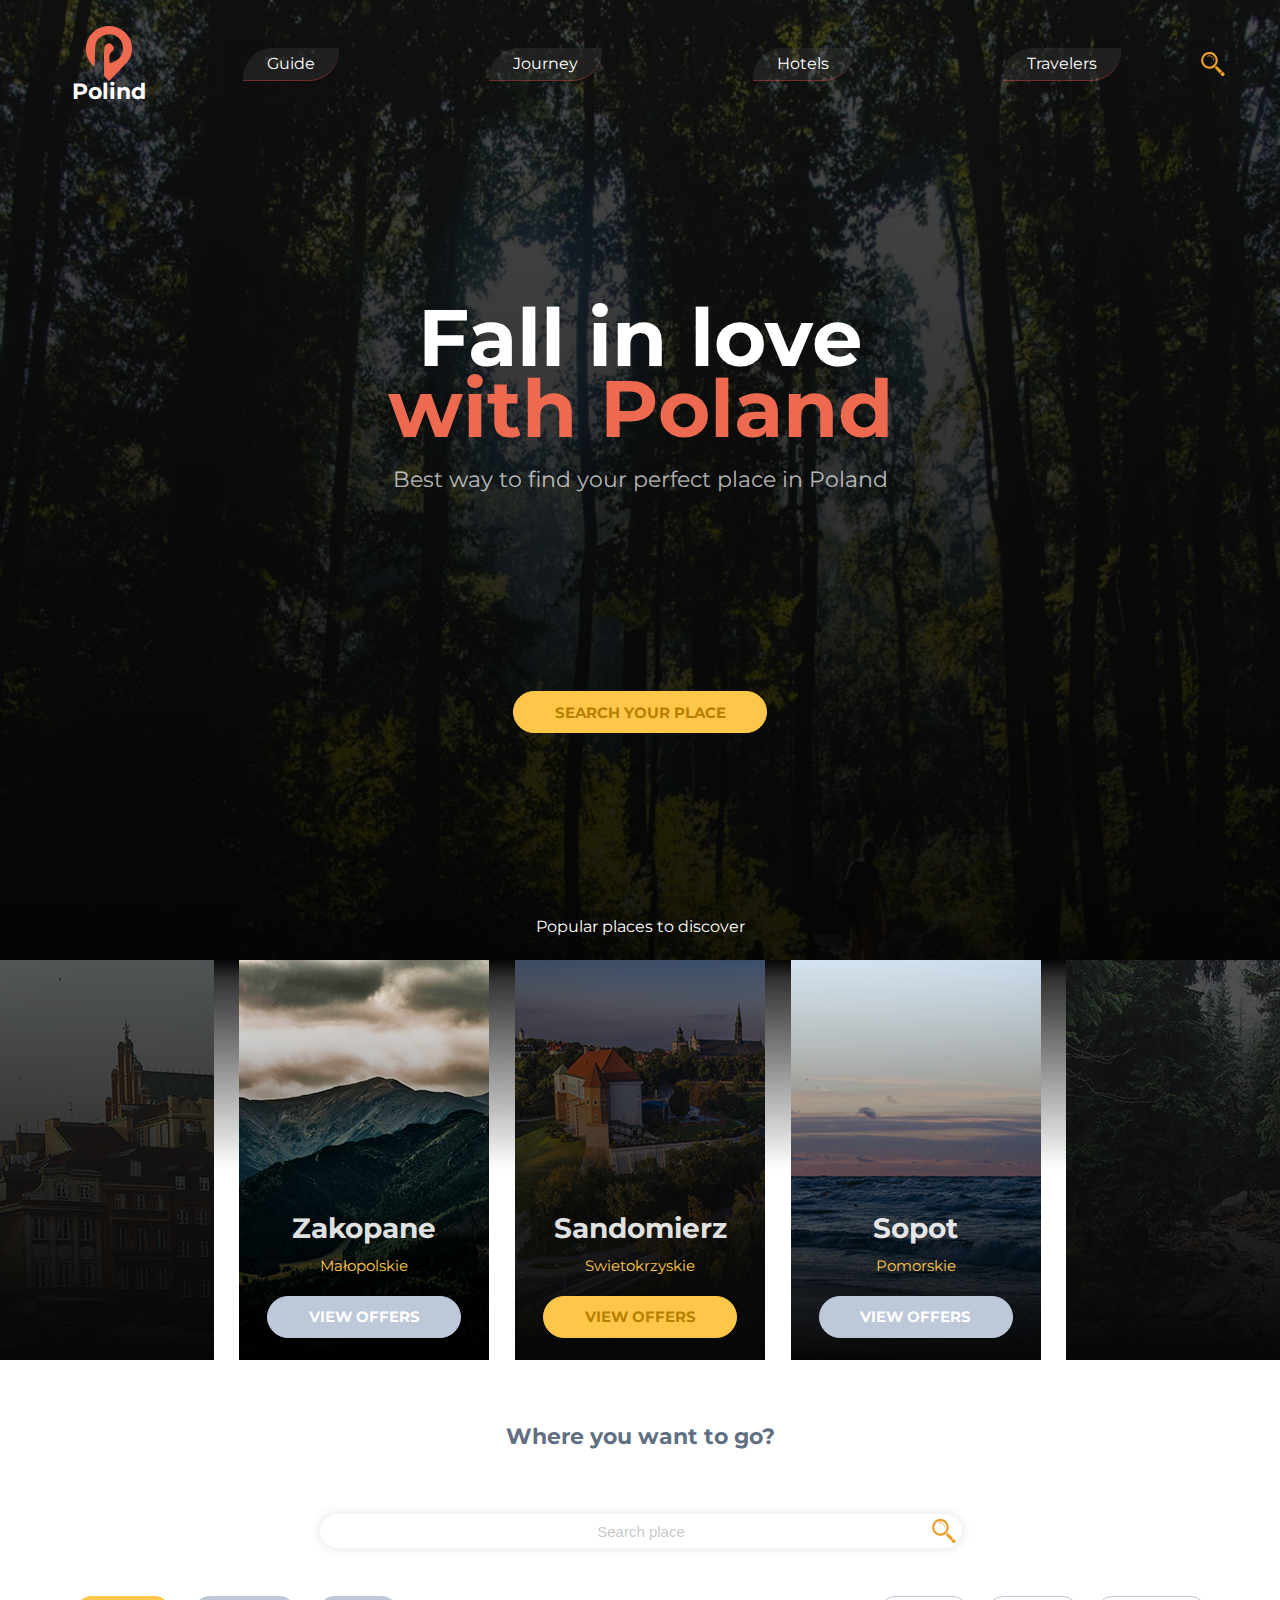
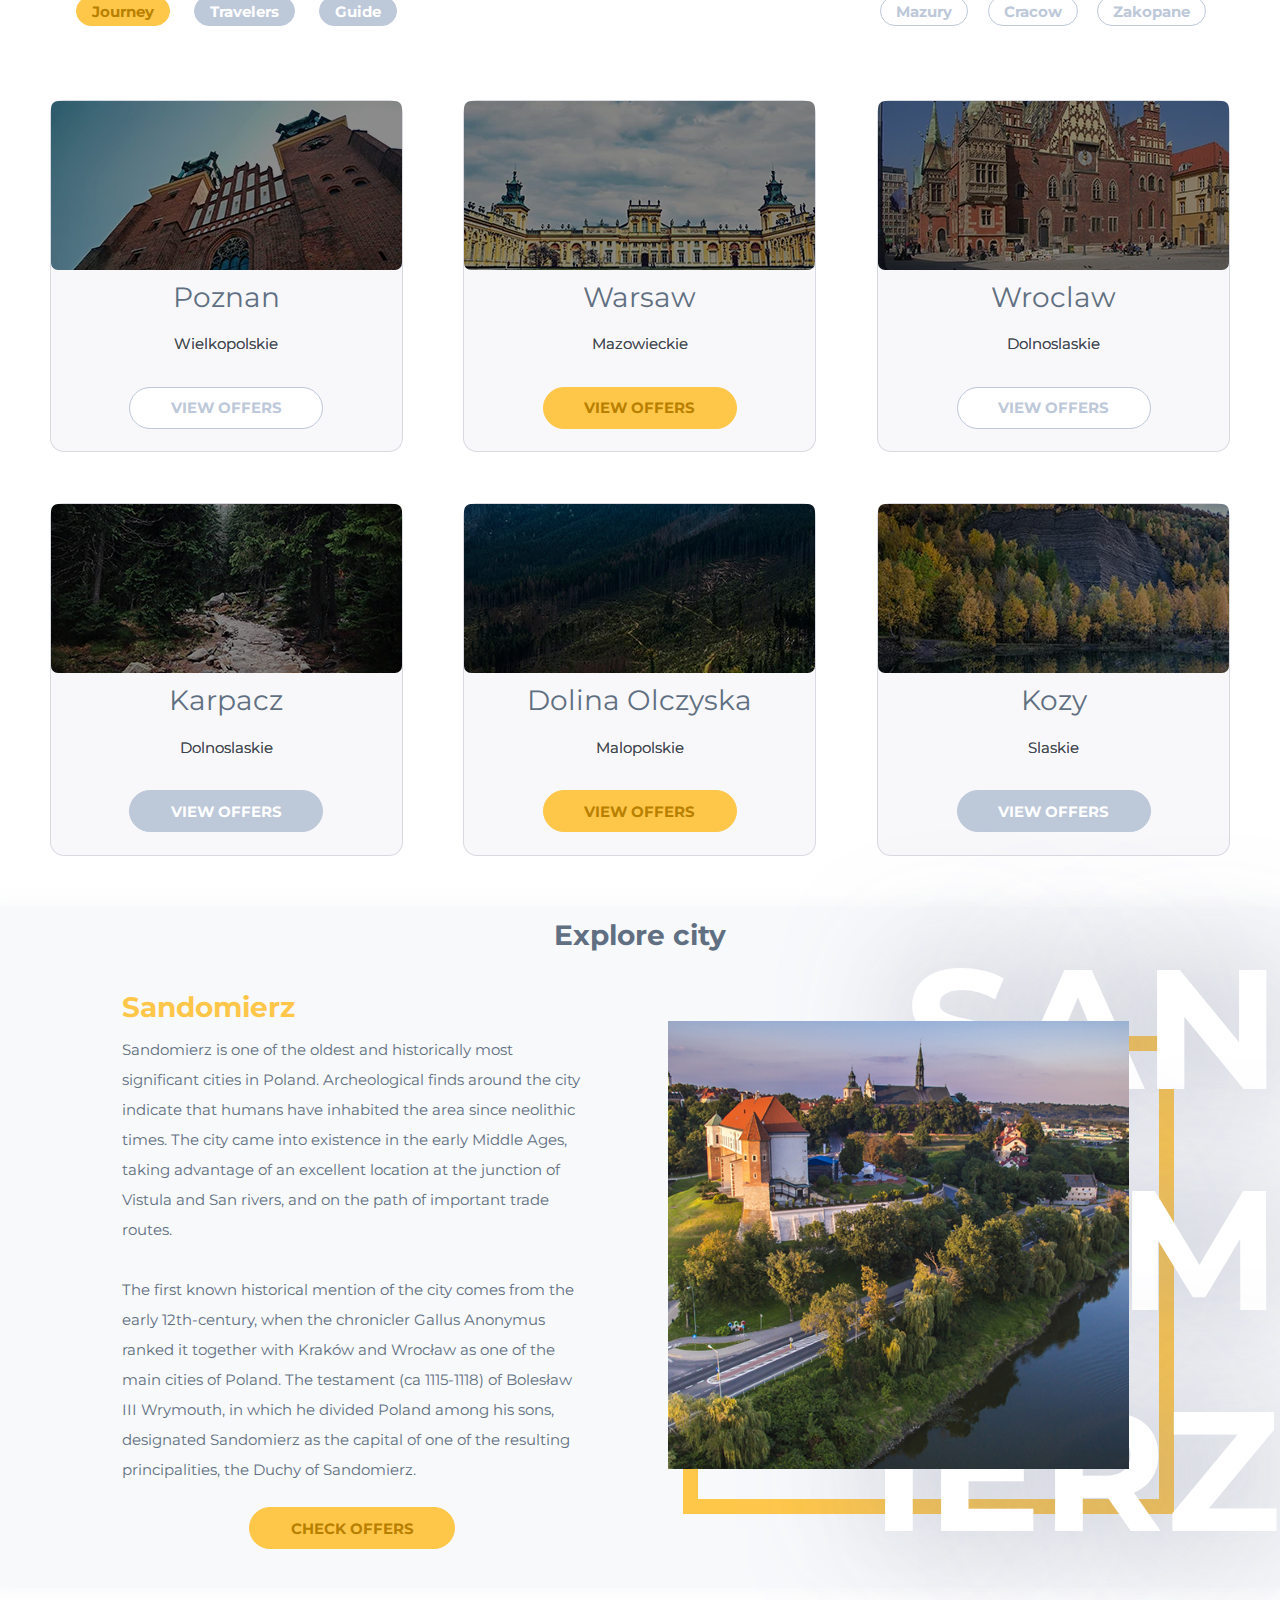
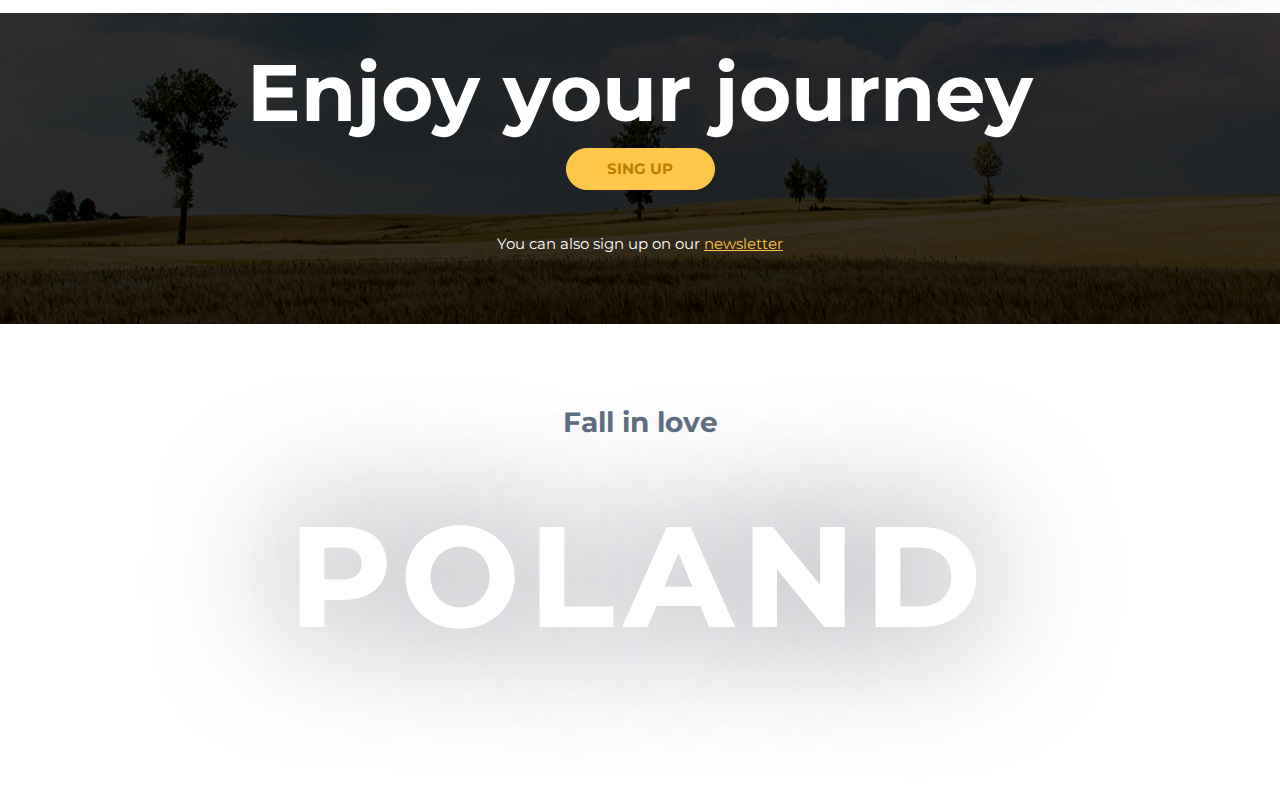
==== Poland-Travel.html @ 310bfe47 "go UP btn" ====
<!DOCTYPE html>
<html lang="ru">
<head>

<meta charset="UTF-8">
<meta name="viewport" content="width=device-width, initial-scale=1.0">

<link rel="apple-touch-icon" sizes="180x180" href="img/favicon/apple-touch-icon.png">
<link rel="icon" type="image/png" sizes="32x32" href="img/favicon/favicon-32x32.png">
<link rel="icon" type="image/png" sizes="16x16" href="img/favicon/favicon-16x16.png">
<link rel="manifest" href="img/favicon/site.webmanifest">
<link rel="mask-icon" href="img/favicon/safari-pinned-tab.svg" color="#5bbad5">
<meta name="msapplication-TileColor" content="#da532c">
<meta name="theme-color" content="#ffffff">


<link href="https://fonts.googleapis.com/css2?family=Montserrat:wght@400;700&display=swap" rel="stylesheet">

<link rel="stylesheet" href="css/reset.css"> 
<link rel="stylesheet" href="css/main.css"> 
<script src="js/main.js" defer></script>


<title> Poland Travel </title>  

</head>

<body class="body">
<div class="contanier">
<header class="header"> 


<div class="header__menu">
  
  <button class="header__mobile-toggle button"></button>
<div class="header__logo-body">
<div  class="header__logo-img" ></div>
<div class="header__logo-txt">Polind</div>

</div>

<ul class="header__menu-list ">

    <li class="header__menu-item">
Guide
    </li>
    <li class="header__menu-item">
Journey 
    </li>
    <li class="header__menu-item">
Hotels
    </li>
    <li class="header__menu-item">
Travelers
    </li>
    <button  class=" search-btn header__search-btn " ></button>
    
</ul>

</div>



<div class=" header__title-wrapper">
<div  class="header__title-body  ">
    <span class="header__title-txt">Fall in love <br></span> <span class="header__title-two-txt">with Poland</span><br>
    <span class="header__subtitle-txt">Best way to find your perfect place in Poland</span>
</div>
</div>


<div class="header__btn">
<button class="btn-big button btn-orange">
search your place
</button>
</div>




<span  class="header__subtitle-thwo-txt">Popular places to discover</span>



</header>   




<main class="content"> 

<div class="content__head-wrapper">

<div class="content__head-list">



<div class="content__head-item">

      <span class="content__head-item-title">Zakopane</span>
      <br>
      <span class="content__head-item-subtitle">Małopolskie</span>
      <button class="content__sity-line-item-btn btn-big button btn-grey">
        view&nbsp;offers
        </button>
</div>  

<div class="content__head-item">
      <span class="content__head-item-title">Sandomierz</span>
      <br>
      <span class="content__head-item-subtitle">Swietokrzyskie</span>



<button class="content__sity-line-item-btn btn-big button btn-orange">
view&nbsp;offers
</button>

</div>  

<div class="content__head-item">
      <span class="content__head-item-title">Sopot</span>
      <br>
      <span class="content__head-item-subtitle">Pomorskie</span>
      <button class="content__sity-line-item-btn btn-big button btn-grey">
        view&nbsp;offers
        </button>
</div>  

</div>
</div>

<div class="content__title ">
  <label for="search-form">Where you want to go?</label>
</div>




  <form class="content__search-form">
  <input  id="search-form" maxlength="30" class="content__search-form-input" type="text" placeholder="Search place">
  <button  class="content__search-form-btn  search-btn" ></button>

  </form>




<nav class="content__btn-line-wrapper">
  <div class="content__btn-line">
<button class="btn-small  button btn-orange">
Journey
</button>
<button class="btn-small  button btn-grey">
Travelers
</button>
<button class="btn-small  button btn-grey">
Guide
</button>
</div>
<div class="content__btn-line">
<button class="btn-small  button btn-white ">
Mazury
</button>
<button class="btn-small  button btn-white ">
Cracow
</button>

<button class=" btn-small  button btn-white ">
Zakopane
</button>
</div>
</nav>





<section   class="content__sity-line-list ">
  


<div class="content__sity-line-item">

  <picture >
    <source class="content__sity-line-item-img" srcset="img/content/Poznan.webp" type="image/webp">
      <img class="content__sity-line-item-img" alt="Poznan"  src="img/content/Poznan.png">
  </picture>


<h2 class="content__sity-line-item-title">Poznan</h2>
<div class="content__sity-line-item-subtitle">Wielkopolskie</div>

<button  class="content__sity-line-item-btn btn-big button btn-white">
view&nbsp;offers
</button>

</div>


<div class="content__sity-line-item">
  
  <picture >
    <source class="content__sity-line-item-img" srcset="img/content/warshaw.webp" type="image/webp">
      <img class="content__sity-line-item-img" alt="Warsaw"  src="img/content/warshaw.png">
  </picture>


<h2 class="content__sity-line-item-title">Warsaw</h2>
<div class="content__sity-line-item-subtitle">Mazowieckie</div>

<button class="content__sity-line-item-btn btn-big button btn-orange">
view&nbsp;offers 
</button>
</div>



<div class="content__sity-line-item">
  
  <picture >
    <source class="content__sity-line-item-img" srcset="img/content/wroclaw.webp" type="image/webp">
      <img class="content__sity-line-item-img" alt="Wroclaw"  src="img/content/wroclaw.png">
  </picture>


<h2 class="content__sity-line-item-title">Wroclaw</h2>
<div class="content__sity-line-item-subtitle">Dolnoslaskie</div>

<button class="content__sity-line-item-btn btn-big button btn-white">
view&nbsp;offers
</button>
</div>





<div class="content__sity-line-item">
  
  <picture >
    <source class="content__sity-line-item-img" srcset="img/content/karpacz.webp" type="image/webp">

      <img class="content__sity-line-item-img" alt="Karpacz" src="img/content/karpacz.png">
  </picture>


<h2 class="content__sity-line-item-title">Karpacz</h2>
<div class="content__sity-line-item-subtitle">Dolnoslaskie</div>

<button class="content__sity-line-item-btn btn-big button btn-grey">
view&nbsp;offers
</button>
</div>


<div class="content__sity-line-item">

  <picture >
    <source class="content__sity-line-item-img" srcset="img/content/dolina_o_czyska.webp" type="image/webp">

      <img class="content__sity-line-item-img" alt="Dolina Olczyska"  src="img/content/dolina_o_czyska.png">
  </picture>


<h2 class="content__sity-line-item-title">Dolina Olczyska</h2>
<div class="content__sity-line-item-subtitle">Malopolskie</div>

<button class="content__sity-line-item-btn btn-big button btn-orange">
view&nbsp;offers
</button>

</div>



<div class="content__sity-line-item">
  <picture >
    <source class="content__sity-line-item-img" srcset="img/content/kozy.webp" type="image/webp">

      <img class="content__sity-line-item-img"  alt="Kozy"  src="img/content/kozy.png">
  </picture>

<h2 class="content__sity-line-item-title">Kozy</h2>
<div class="content__sity-line-item-subtitle">Slaskie</div>

<button class="content__sity-line-item-btn btn-big button btn-grey">
view&nbsp;offers
</button>
</div>




</section>





<section class="sity-special" >

<h2 class="sity-special__title">
  Explore city
</h2>

<div class="sity-special__body">

<div class="sity-special__body-left">
<h3 class="sity-special__body-left-title">Sandomierz</h3>
<div class="sity-special__txt"> 
<p>
Sandomierz is one of the oldest and historically most significant cities in Poland. Archeological finds around the city indicate that humans have inhabited the area since neolithic times. The city came into existence in the early Middle Ages, taking advantage of an excellent location at the junction of Vistula and San rivers, and on the path of important trade routes. 
</p>
<br>
<p>
The first known historical mention of the city comes from the early 12th-century, when the chronicler Gallus Anonymus ranked it together with Kraków and Wrocław as one of the main cities of Poland. The testament (ca 1115-1118) of Bolesław III Wrymouth, in which he divided Poland among his sons, designated Sandomierz as the capital of one of the resulting principalities, the Duchy of Sandomierz.
</p>
</div>

<button class="btn-big button  btn-orange">
  check&nbsp;offers 
</button>
</div>
<div class="sity-special__bg-wrapper">
  <span class="sity-special__bg-txt">San</span>
  <span class="sity-special__bg-txt">dom </span>
  <span class="sity-special__bg-txt">ierz </span>
  </div>

<div class="sity-special__body-right">

<img alt="sandomierz" class="sity-special__img" src="img/content/sandomierz.png">


</div>


</div>
</section>

</main>

<footer class="footer"> 
<div class="footer__offer">
<p  class="footer__offer-title ">
Enjoy your journey
</p>

<button class="btn-big button btn-orange">
sing&nbsp;up
</button>


<a href="#" class="footer__offer-link">You can also sign up on our 
    <span class="footer__offer-link-span">newsletter</span>
</a>

</div>

<div class="footer__end">
  Fall in love 
<div class="footer__end-bg"> poland</div> 

</div>

</footer> 

<button class="go-top-btn"></button>
</div>
</body>
</html>
---- css/main.css ----
html {
  scroll-behavior: smooth;
  font-family: "Montserrat";
}

.body {
  width: 100%;
  margin: 0;
}

a, .button {
  cursor: pointer;
  outline: none;
}
a:focus, .button:focus {
  outline: none;
}
a:active, .button:active {
  outline: none;
}
a:hover, .button:hover {
  outline: none;
}

.contanier {
  overflow: hidden;
  max-width: 1600px;
  margin: 0 auto;
}

.button {
  font-size: 12px;
  text-decoration: none;
  font-family: "Montserrat";
  outline: none;
  border-radius: 40px;
  cursor: pointer;
  transition: all 0.4s ease-in-out;
  -webkit-user-select: none;
          user-select: none;
}
@media only screen and (min-width: 576px) {
  .button {
    font-size: 13px;
  }
}
@media only screen and (min-width: 767px) {
  .button {
    font-size: 14px;
  }
}
@media only screen and (min-width: 991px) {
  .button {
    font-size: 15px;
  }
}

.btn-big {
  text-transform: uppercase;
  padding: 0.7em 2.7em;
  font-weight: bold;
  margin: 1.5em auto;
}

.btn-small {
  padding: 0.3em 1em;
  font-weight: bold;
  margin: 1.5em auto;
}

.btn-orange {
  background-color: #ffc74a;
  color: #b98000;
  border: #ffc74a 1px solid;
}
.btn-orange:active {
  color: #ffffff;
  border: #ffffff 1px solid;
  box-shadow: #ffc74a 0 0 5px 2px;
}

.btn-grey {
  background-color: #bdc8d9;
  color: #ffffff;
  border: 1px solid #bdc8d9;
}
.btn-grey:active {
  color: #ffffff;
  border: #ffffff 1px solid;
  background-color: #8f96a1;
  box-shadow: #5d6269 0 0 5px 2px;
}

.btn-white {
  background-color: #ffffff;
  color: #bdc8d9;
  border: 1px solid #bdc8d9;
}
.btn-white:active {
  color: #5d6269;
  border: #ffc74a 1px solid;
  box-shadow: #ffc74a 0 0 5px 2px;
}

.search-btn {
  background-image: url(../img/search.svg);
  background-size: 1.5em;
  background-repeat: no-repeat;
  background-position: center;
  border-radius: 50%;
  border: none;
  outline: none;
  width: 2em;
  min-height: 2em;
  height: 100%;
  background-color: transparent;
  transform: rotate(1deg);
  transition: all 0.4s ease-in-out;
}
.search-btn:active {
  transform: rotate(25deg);
  box-shadow: 0px 0px 3px 1px rgba(141, 148, 169, 0.459);
  background-color: rgba(141, 148, 169, 0.158);
}

@media only screen and (min-width: 991px) {
  .search-btn:hover {
    transform: rotate(25deg);
    box-shadow: 0px 0px 3px 1px rgba(141, 148, 169, 0.459);
    background-color: rgba(141, 148, 169, 0.158);
  }

  .btn-orange:hover {
    color: #ffffff;
    border: #ffffff 1px solid;
    box-shadow: #ffc74a 0 0 5px 2px;
  }

  .btn-grey:hover {
    color: #ffffff;
    border: #ffffff 1px solid;
    background-color: #8f96a1;
    box-shadow: #5d6269 0 0 5px 2px;
  }

  .btn-white:hover {
    color: #5d6269;
    border: #ffc74a 1px solid;
    box-shadow: #ffc74a 0 0 5px 2px;
  }
}
.go-top-btn {
  width: 2em;
  height: 2em;
  border-radius: 50%;
  z-index: 7;
  background-image: url(../img/arrow_up.svg);
  background-repeat: no-repeat;
  background-position: center;
  display: none;
  background-color: rgba(134, 134, 134, 0.466);
  border: 1px solid transparent;
  position: fixed;
  bottom: 4vw;
  right: 4vw;
  transition: all 0.4s linear;
}
.go-top-btn:active {
  background-color: rgba(134, 134, 134, 0.815);
  border: 1px solid white;
  box-shadow: rgba(134, 134, 134, 0.815) 0 0 5px 3px;
}
@media only screen and (min-width: 991px) {
  .go-top-btn:hover {
    background-color: rgba(134, 134, 134, 0.815);
    border: 1px solid white;
    box-shadow: rgba(134, 134, 134, 0.815) 0 0 5px 3px;
  }
}

.header {
  background: linear-gradient(rgba(0, 0, 0, 0.7), rgba(0, 0, 0, 0.9)), url(../img/header/Header-bg_mobile.webp);
  background-repeat: no-repeat;
  background-size: cover;
  color: #ffff;
  text-align: center;
  display: flex;
  flex-direction: column;
  justify-content: space-around;
  -webkit-user-select: none;
          user-select: none;
  min-height: 101vh;
  max-height: 900px;
  overflow: hidden;
  position: relative;
}

.header__menu {
  display: flex;
  justify-content: space-between;
  align-items: center;
  padding: 0 1em;
}

.header__logo-body {
  display: flex;
  align-items: center;
  justify-content: center;
  flex-wrap: wrap;
  font-size: 16px;
  z-index: 7;
  top: 1em;
  left: 1em;
  position: absolute;
}
@media only screen and (min-width: 576px) {
  .header__logo-body {
    font-size: 18px;
  }
}
@media only screen and (min-width: 767px) {
  .header__logo-body {
    font-size: 20px;
  }
}
@media only screen and (min-width: 991px) {
  .header__logo-body {
    font-size: 22px;
  }
}

.header__logo-img {
  background-image: url(../img/Logo.svg);
  background-size: contain;
  background-position: center;
  background-repeat: no-repeat;
  height: 2.5em;
  width: 2.5em;
}

.header__logo-txt {
  color: white;
  font-weight: bold;
}

.header__mobile-toggle {
  padding: 1em;
  border: none;
  background-color: transparent;
  position: absolute;
  top: 1em;
  right: 1em;
  z-index: 7;
}
.header__mobile-toggle::before, .header__mobile-toggle::after {
  content: " ";
  height: 0.2em;
  width: 100%;
  background-color: #fff;
  position: absolute;
  border-radius: 40px;
  box-shadow: 0 0 5px 1px #fff;
}
.header__mobile-toggle::before {
  top: 30%;
  right: 0;
  width: 80%;
}
.header__mobile-toggle::after {
  bottom: 30%;
  right: 0;
}

.header__mobile-toggle--active {
  padding: 1em;
  border: none;
  background-color: transparent;
  position: absolute;
  top: 1.5em;
  right: 1em;
  z-index: 7;
}
.header__mobile-toggle--active::before, .header__mobile-toggle--active::after {
  content: " ";
  height: 0.2em;
  width: 100%;
  background-color: #fff;
  position: absolute;
  border-radius: 40px;
  box-shadow: 0 0 5px 1px #f04a4a;
}
.header__mobile-toggle--active::before {
  top: 40%;
  right: 0;
  width: 100%;
  transform: rotate(45deg);
}
.header__mobile-toggle--active::after {
  bottom: 50%;
  right: 0;
  transform: rotate(-45deg);
}

.header__menu-list {
  background-color: black;
  display: flex;
  flex-direction: column;
  justify-content: space-evenly;
  height: 100vh;
  width: 100vw;
  transition: all 1s linear;
  position: absolute;
  top: 0;
  right: 0;
  z-index: 6;
  transform: translateX(100%);
  transition: all 0.4s linear;
}

.header__menu-list--active {
  transform: translateX(0%);
}

.header__search-btn {
  display: none;
}

.header__menu-item {
  text-decoration: none;
  padding: 0.5em 1.5em;
  color: #ffff;
  list-style-type: none;
  margin: auto;
  border-bottom: 1px rgba(240, 74, 74, 0.397) solid;
  border-top-left-radius: 30px;
  border-bottom-right-radius: 30px;
  background: rgba(255, 255, 255, 0.07);
  transition: all 0.5s linear;
}
.header__menu-item:active {
  box-shadow: #fff -2px -1px 5px 0.5px;
  background: rgba(255, 255, 255, 0.123);
  border-bottom: 1px #f04a4a solid;
  text-shadow: 0 0 7px #ed6950;
  -webkit-text-decoration: underline #ed6950;
          text-decoration: underline #ed6950;
  color: black;
  -webkit-text-stroke: 1px white;
}

.header__title-wrapper {
  margin-top: 3em;
  text-align: center;
  padding: 0 2em;
}

.header__title-txt, .header__title-two-txt {
  color: white;
  font-weight: bold;
  font-size: 40px;
}
@media only screen and (min-width: 576px) {
  .header__title-txt, .header__title-two-txt {
    font-size: 55px;
  }
}
@media only screen and (min-width: 767px) {
  .header__title-txt, .header__title-two-txt {
    font-size: 60px;
  }
}
@media only screen and (min-width: 991px) {
  .header__title-txt, .header__title-two-txt {
    font-size: 80px;
  }
}

.header__title-two-txt {
  color: #ed6950;
}

.header__subtitle-txt {
  color: rgba(255, 255, 255, 0.7);
  font-size: 16px;
}
@media only screen and (min-width: 576px) {
  .header__subtitle-txt {
    font-size: 18px;
  }
}
@media only screen and (min-width: 767px) {
  .header__subtitle-txt {
    font-size: 20px;
  }
}
@media only screen and (min-width: 991px) {
  .header__subtitle-txt {
    font-size: 22px;
  }
}

.header-btn, .header__subtitle__thwo-wrapper, .header__title-body {
  line-height: 3em;
  text-align: center;
}

.header__subtitle-thwo-txt {
  color: white;
}

@media screen and (min-width: 991px) {
  .header {
    justify-content: space-between;
    padding: 2vw 2vw;
  }

  .header__menu {
    display: flex;
    justify-content: space-between;
    align-items: center;
    padding: 0 2vw;
  }

  .header__mobile-toggle, .header__mobile-toggle--active {
    display: none;
  }

  .header__logo-body {
    position: static;
  }

  .header__menu-list {
    position: static;
    background-color: transparent;
    display: flex;
    flex-direction: row;
    justify-content: space-evenly;
    height: auto;
    width: 100%;
    transition: all 1s linear;
    z-index: 6;
    transform: translateX(0);
    transition: all 0.4s linear;
  }

  .header__search-btn {
    display: block;
  }

  .header__menu-item {
    text-decoration: none;
    padding: 0.5em 1.5em;
    color: #ffff;
    list-style-type: none;
    margin: auto;
    border-bottom: 1px rgba(240, 74, 74, 0.397) solid;
    border-top-left-radius: 30px;
    border-bottom-right-radius: 30px;
    background: rgba(255, 255, 255, 0.07);
    cursor: pointer;
    transition: all 0.5s linear;
  }
  .header__menu-item:hover {
    box-shadow: #fff -2px -1px 5px 0.5px;
    background: rgba(255, 255, 255, 0.123);
    border-bottom: 1px #f04a4a solid;
    text-shadow: 0 0 7px #ed6950;
    -webkit-text-decoration: underline #ed6950;
            text-decoration: underline #ed6950;
    color: black;
    -webkit-text-stroke: 1px white;
  }
}
.header {
  background: linear-gradient(rgba(0, 0, 0, 0.7), rgba(0, 0, 0, 0.9)), url(../img/header/Header-bg_mobile.webp);
  background-repeat: no-repeat;
  background-size: cover;
  color: #ffff;
  text-align: center;
  display: flex;
  flex-direction: column;
  justify-content: space-around;
  -webkit-user-select: none;
          user-select: none;
  min-height: 101vh;
  max-height: 900px;
  overflow: hidden;
  position: relative;
}

.header__menu {
  display: flex;
  justify-content: space-between;
  align-items: center;
  padding: 0 1em;
}

.header__logo-body {
  display: flex;
  align-items: center;
  justify-content: center;
  flex-wrap: wrap;
  font-size: 16px;
  z-index: 7;
  top: 1em;
  left: 1em;
  position: absolute;
}
@media only screen and (min-width: 576px) {
  .header__logo-body {
    font-size: 18px;
  }
}
@media only screen and (min-width: 767px) {
  .header__logo-body {
    font-size: 20px;
  }
}
@media only screen and (min-width: 991px) {
  .header__logo-body {
    font-size: 22px;
  }
}

.header__logo-img {
  background-image: url(../img/Logo.svg);
  background-size: contain;
  background-position: center;
  background-repeat: no-repeat;
  height: 2.5em;
  width: 2.5em;
}

.header__logo-txt {
  color: white;
  font-weight: bold;
}

.header__mobile-toggle {
  padding: 1em;
  border: none;
  background-color: transparent;
  position: absolute;
  top: 1em;
  right: 1em;
  z-index: 7;
}
.header__mobile-toggle::before, .header__mobile-toggle::after {
  content: " ";
  height: 0.2em;
  width: 100%;
  background-color: #fff;
  position: absolute;
  border-radius: 40px;
  box-shadow: 0 0 5px 1px #fff;
}
.header__mobile-toggle::before {
  top: 30%;
  right: 0;
  width: 80%;
}
.header__mobile-toggle::after {
  bottom: 30%;
  right: 0;
}

.header__mobile-toggle--active {
  padding: 1em;
  border: none;
  background-color: transparent;
  position: absolute;
  top: 1.5em;
  right: 1em;
  z-index: 7;
}
.header__mobile-toggle--active::before, .header__mobile-toggle--active::after {
  content: " ";
  height: 0.2em;
  width: 100%;
  background-color: #fff;
  position: absolute;
  border-radius: 40px;
  box-shadow: 0 0 5px 1px #f04a4a;
}
.header__mobile-toggle--active::before {
  top: 40%;
  right: 0;
  width: 100%;
  transform: rotate(45deg);
}
.header__mobile-toggle--active::after {
  bottom: 50%;
  right: 0;
  transform: rotate(-45deg);
}

.header__menu-list {
  background-color: black;
  display: flex;
  flex-direction: column;
  justify-content: space-evenly;
  height: 100vh;
  width: 100vw;
  transition: all 1s linear;
  position: absolute;
  top: 0;
  right: 0;
  z-index: 6;
  transform: translateX(100%);
  transition: all 0.4s linear;
}

.header__menu-list--active {
  transform: translateX(0%);
}

.header__search-btn {
  display: none;
}

.header__menu-item {
  text-decoration: none;
  padding: 0.5em 1.5em;
  color: #ffff;
  list-style-type: none;
  margin: auto;
  border-bottom: 1px rgba(240, 74, 74, 0.397) solid;
  border-top-left-radius: 30px;
  border-bottom-right-radius: 30px;
  background: rgba(255, 255, 255, 0.07);
  transition: all 0.5s linear;
}
.header__menu-item:active {
  box-shadow: #fff -2px -1px 5px 0.5px;
  background: rgba(255, 255, 255, 0.123);
  border-bottom: 1px #f04a4a solid;
  text-shadow: 0 0 7px #ed6950;
  -webkit-text-decoration: underline #ed6950;
          text-decoration: underline #ed6950;
  color: black;
  -webkit-text-stroke: 1px white;
}

.header__title-wrapper {
  margin-top: 3em;
  text-align: center;
  padding: 0 2em;
}

.header__title-txt, .header__title-two-txt {
  color: white;
  font-weight: bold;
  font-size: 40px;
}
@media only screen and (min-width: 576px) {
  .header__title-txt, .header__title-two-txt {
    font-size: 55px;
  }
}
@media only screen and (min-width: 767px) {
  .header__title-txt, .header__title-two-txt {
    font-size: 60px;
  }
}
@media only screen and (min-width: 991px) {
  .header__title-txt, .header__title-two-txt {
    font-size: 80px;
  }
}

.header__title-two-txt {
  color: #ed6950;
}

.header__subtitle-txt {
  color: rgba(255, 255, 255, 0.7);
  font-size: 16px;
}
@media only screen and (min-width: 576px) {
  .header__subtitle-txt {
    font-size: 18px;
  }
}
@media only screen and (min-width: 767px) {
  .header__subtitle-txt {
    font-size: 20px;
  }
}
@media only screen and (min-width: 991px) {
  .header__subtitle-txt {
    font-size: 22px;
  }
}

.header-btn, .header__subtitle__thwo-wrapper, .header__title-body {
  line-height: 3em;
  text-align: center;
}

.header__subtitle-thwo-txt {
  color: white;
}

@media screen and (min-width: 991px) {
  .header {
    justify-content: space-between;
    padding: 2vw 2vw;
  }

  .header__menu {
    display: flex;
    justify-content: space-between;
    align-items: center;
    padding: 0 2vw;
  }

  .header__mobile-toggle, .header__mobile-toggle--active {
    display: none;
  }

  .header__logo-body {
    position: static;
  }

  .header__menu-list {
    position: static;
    background-color: transparent;
    display: flex;
    flex-direction: row;
    justify-content: space-evenly;
    height: auto;
    width: 100%;
    transition: all 1s linear;
    z-index: 6;
    transform: translateX(0);
    transition: all 0.4s linear;
  }

  .header__search-btn {
    display: block;
  }

  .header__menu-item {
    text-decoration: none;
    padding: 0.5em 1.5em;
    color: #ffff;
    list-style-type: none;
    margin: auto;
    border-bottom: 1px rgba(240, 74, 74, 0.397) solid;
    border-top-left-radius: 30px;
    border-bottom-right-radius: 30px;
    background: rgba(255, 255, 255, 0.07);
    cursor: pointer;
    transition: all 0.5s linear;
  }
  .header__menu-item:hover {
    box-shadow: #fff -2px -1px 5px 0.5px;
    background: rgba(255, 255, 255, 0.123);
    border-bottom: 1px #f04a4a solid;
    text-shadow: 0 0 7px #ed6950;
    -webkit-text-decoration: underline #ed6950;
            text-decoration: underline #ed6950;
    color: black;
    -webkit-text-stroke: 1px white;
  }
}
.footer {
  -webkit-user-select: none;
          user-select: none;
  text-align: center;
}

.footer__offer {
  background-image: url(../img/footer/footer__bg-mobile.webp);
  background-position: right;
  display: flex;
  justify-content: space-evenly;
  align-items: center;
  flex-direction: column;
  padding: 3em 1em;
  line-height: 4em;
}

.footer__offer-title {
  color: white;
  font-weight: bold;
  font-size: 40px;
}
@media only screen and (min-width: 576px) {
  .footer__offer-title {
    font-size: 55px;
  }
}
@media only screen and (min-width: 767px) {
  .footer__offer-title {
    font-size: 60px;
  }
}
@media only screen and (min-width: 991px) {
  .footer__offer-title {
    font-size: 80px;
  }
}

.footer__offer-link {
  font-size: 12px;
  color: #ffffff;
  transition: all 0.4s linear;
  -webkit-text-decoration: underline transparent;
          text-decoration: underline transparent;
}
@media only screen and (min-width: 576px) {
  .footer__offer-link {
    font-size: 13px;
  }
}
@media only screen and (min-width: 767px) {
  .footer__offer-link {
    font-size: 14px;
  }
}
@media only screen and (min-width: 991px) {
  .footer__offer-link {
    font-size: 15px;
  }
}
.footer__offer-link:active {
  text-shadow: 0 0 5px;
  text-decoration: underline;
}

.footer__offer-link-span {
  text-decoration: underline;
  color: #ffc74a;
}

.footer__end {
  font-size: 20px;
  font-weight: bold;
  padding: 3em 0;
  color: #606f81;
}
@media only screen and (min-width: 576px) {
  .footer__end {
    font-size: 22px;
  }
}
@media only screen and (min-width: 767px) {
  .footer__end {
    font-size: 24px;
  }
}
@media only screen and (min-width: 991px) {
  .footer__end {
    font-size: 28px;
  }
}

.footer__end-bg {
  font-size: 2em;
  color: white;
  letter-spacing: 10px;
  -webkit-text-stroke: 2px;
  line-height: 2em;
  text-transform: uppercase;
  text-shadow: 0px 0px 1em #4e525e;
}

@media only screen and (min-width: 576px) {
  .footer__end-bg {
    font-size: 4em;
  }
}
@media only screen and (min-width: 767px) {
  .footer__end-bg {
    font-size: 5em;
  }

  .footer__offer {
    background-image: url(../img/footer/footer__bg.webp);
    background-position: center;
  }
}
@media only screen and (min-width: 991px) {
  .footer__offer-link:hover {
    text-shadow: 0 0 5px;
    text-decoration: underline;
  }
}
.content__head-wrapper {
  width: 100%;
  background: linear-gradient(to bottom, #060606, #343434 5%, #fff, #fff);
}

.content__head-list {
  width: 97%;
  display: flex;
  flex-wrap: wrap;
  align-items: center;
  justify-content: center;
  margin: 0 auto;
}

.content__head-item {
  height: 90vw;
  width: 100%;
  max-width: 370px;
  max-height: 430px;
  display: flex;
  flex-direction: column;
  justify-content: flex-end;
  text-align: center;
  margin: 0 1vw;
  -webkit-user-select: none;
          user-select: none;
  transition: all 0.4s linear;
}
.content__head-item:nth-child(1) {
  background: linear-gradient(to top, #000000, #06060600), url(../img/content/head/Zakopane.png);
}
.content__head-item:nth-child(2) {
  background: linear-gradient(to top, #060606, #06060600), url(../img/content/head/Sandomierz.png);
}
.content__head-item:nth-child(3) {
  background: linear-gradient(to top, #060606, #06060600), url(../img/content/head/Sopot.png);
}

.content__head-item:nth-child(1).content__head-item:active .content__sity-line-item-btn {
  color: #ffffff;
  border: #ffffff 1px solid;
  background-color: #8f96a1;
  box-shadow: #5d6269 0 0 5px 2px;
}

.content__head-item:nth-child(2).content__head-item:active .content__sity-line-item-btn {
  color: #ffffff;
  border: #ffffff 1px solid;
  box-shadow: #ffc74a 0 0 5px 2px;
}

.content__head-item:nth-child(3).content__head-item:active .content__sity-line-item-btn {
  color: #ffffff;
  border: #ffffff 1px solid;
  background-color: #8f96a1;
  box-shadow: #5d6269 0 0 5px 2px;
}

.content__head-item-title {
  font-size: 20px;
  color: rgba(255, 255, 255, 0.902);
  font-weight: bold;
  margin: 0 0.5em;
}
@media only screen and (min-width: 576px) {
  .content__head-item-title {
    font-size: 22px;
  }
}
@media only screen and (min-width: 767px) {
  .content__head-item-title {
    font-size: 24px;
  }
}
@media only screen and (min-width: 991px) {
  .content__head-item-title {
    font-size: 28px;
  }
}

.content__head-item-subtitle {
  font-size: 12px;
  color: #ffc74a;
}
@media only screen and (min-width: 576px) {
  .content__head-item-subtitle {
    font-size: 13px;
  }
}
@media only screen and (min-width: 767px) {
  .content__head-item-subtitle {
    font-size: 14px;
  }
}
@media only screen and (min-width: 991px) {
  .content__head-item-subtitle {
    font-size: 15px;
  }
}

.content__title {
  font-size: 16px;
  color: #606f81;
  font-weight: bold;
  text-align: center;
  margin: 3em 0;
}
@media only screen and (min-width: 576px) {
  .content__title {
    font-size: 18px;
  }
}
@media only screen and (min-width: 767px) {
  .content__title {
    font-size: 20px;
  }
}
@media only screen and (min-width: 991px) {
  .content__title {
    font-size: 22px;
  }
}

.content__search-form {
  margin: 0 auto;
  width: 90%;
  border-radius: 40px;
  background-color: rgba(255, 255, 255, 0);
  outline: none;
  position: relative;
  margin-bottom: 2vw;
}
.content__search-form ::-webkit-input-placeholder {
  /* Chrome/Opera/Safari */
  color: rgba(50, 55, 61, 0.3);
}

.content__search-form-input {
  box-shadow: 0px 0px 7px 3px rgba(141, 148, 169, 0.15);
  outline: none;
  border: 1px #ffff solid;
  border-radius: 40px;
  color: rgba(50, 55, 61, 0.3);
  width: 100%;
  text-align: center;
  outline: none;
  font-size: 12px;
  padding: 0.5em 0;
  display: block;
  transition: 0.4s all linear;
}
@media only screen and (min-width: 576px) {
  .content__search-form-input {
    font-size: 13px;
  }
}
@media only screen and (min-width: 767px) {
  .content__search-form-input {
    font-size: 14px;
  }
}
@media only screen and (min-width: 991px) {
  .content__search-form-input {
    font-size: 15px;
  }
}
.content__search-form-input:focus {
  color: #32373d;
  box-shadow: 0px 0px 7px 3px #8d94a9;
}

.content__search-form-btn {
  position: absolute;
  right: 0;
  top: 0;
}

.content__btn-line-wrapper, .content__btn-line {
  display: flex;
  align-items: center;
  width: 100%;
}

.content__btn-line-wrapper {
  flex-wrap: wrap;
  justify-content: space-between;
  margin: 2vw auto;
}

@media only screen and (min-width: 576px) {
  .content__btn-line {
    width: 49%;
  }

  .content__btn-line-wrapper {
    flex-wrap: wrap;
    margin: 2vw auto;
    width: 97%;
  }

  .content__head-list {
    flex-wrap: nowrap;
  }

  .content__search-form {
    width: 60%;
  }
}
@media only screen and (min-width: 767px) {
  .content__btn-line {
    width: 40%;
  }

  .content__btn-line-wrapper {
    width: 90%;
  }
}
@media only screen and (min-width: 991px) {
  .content__btn-line-wrapper {
    margin: 2vw auto;
    max-width: 1300px;
  }

  .content__btn-line {
    width: 30%;
  }

  .content__search-form {
    width: 50%;
  }

  .content__head-item {
    height: 90vw;
    width: 100%;
    max-width: 250px;
    max-height: 400px;
  }

  .content__head-item:nth-child(3) {
    position: relative;
  }
  .content__head-item:nth-child(3)::after {
    position: absolute;
    top: 0;
    right: calc( -100% + -2vw);
    content: " ";
    height: 90vw;
    width: 100%;
    max-width: 250px;
    max-height: 400px;
    background: linear-gradient(to top, #060606, #06060600), url(../img/content/head/Photo_dark_right.png);
    cursor: auto;
  }

  .content__head-item:nth-child(3) {
    position: relative;
  }
  .content__head-item:nth-child(3)::after {
    position: absolute;
    top: 0;
    right: calc( -100% + -2vw);
    content: " ";
    height: 90vw;
    width: 100%;
    max-width: 250px;
    max-height: 400px;
    background: linear-gradient(to top, #060606, #06060600), url(../img/content/head/Photo_dark_right.png);
    cursor: auto;
  }

  .content__head-item:nth-child(1) {
    position: relative;
  }
  .content__head-item:nth-child(1)::before {
    position: absolute;
    top: 0;
    right: calc( 100% + 2vw);
    content: " ";
    height: 90vw;
    width: 100%;
    max-width: 250px;
    max-height: 400px;
    background: linear-gradient(to top, #060606, #06060600), url(../img/content/head/Photo_dark_left.png);
    cursor: auto;
  }

  .content__head-item:hover {
    cursor: pointer;
  }

  .content__head-item:nth-child(1).content__head-item:hover .content__sity-line-item-btn {
    color: #ffffff;
    border: #ffffff 1px solid;
    background-color: #8f96a1;
    box-shadow: #5d6269 0 0 5px 2px;
  }

  .content__head-item:nth-child(2).content__head-item:hover .content__sity-line-item-btn {
    color: #ffffff;
    border: #ffffff 1px solid;
    box-shadow: #ffc74a 0 0 5px 2px;
  }

  .content__head-item:nth-child(3).content__head-item:hover .content__sity-line-item-btn {
    color: #ffffff;
    border: #ffffff 1px solid;
    background-color: #8f96a1;
    box-shadow: #5d6269 0 0 5px 2px;
  }
}
.content__sity-line-list {
  display: flex;
  flex-wrap: wrap;
  align-items: center;
  justify-content: space-evenly;
  margin: 2vw auto;
  width: 97%;
  max-width: 1300px;
}

.content__sity-line-item {
  border-radius: 14px;
  border: 1px rgba(141, 148, 169, 0.3) solid;
  margin: 2vw auto;
  display: flex;
  flex-direction: column;
  align-items: center;
  background-color: rgba(141, 148, 169, 0.062);
  box-shadow: 0px 0px 7px 3px transparent;
  -webkit-user-select: none;
          user-select: none;
  transition: all 0.4s linear;
  cursor: pointer;
}
.content__sity-line-item:active {
  background-color: rgba(141, 148, 169, 0.233);
  box-shadow: 0px 0px 7px 3px #8d94a9;
}

.content__sity-line-item-img {
  width: 100%;
  height: 50%;
  border-radius: 7px;
  filter: brightness(55%);
  transition: all 0.4s linear;
  object-fit: cover;
}

.content__sity-line-item-title {
  font-size: 20px;
  color: #606f81;
  margin-bottom: 1vw;
  margin-top: 1vw;
  -webkit-text-stroke: 1.5px transparent;
  transition: all 0.4s linear;
}
@media only screen and (min-width: 576px) {
  .content__sity-line-item-title {
    font-size: 22px;
  }
}
@media only screen and (min-width: 767px) {
  .content__sity-line-item-title {
    font-size: 24px;
  }
}
@media only screen and (min-width: 991px) {
  .content__sity-line-item-title {
    font-size: 28px;
  }
}

.content__sity-line-item-subtitle {
  color: rgba(96, 111, 129, 0.6);
  margin-bottom: 1vw;
  margin-top: 1vw;
  font-size: 12px;
  transition: all 0.4s linear;
  text-shadow: black 0 0 0px;
}
@media only screen and (min-width: 576px) {
  .content__sity-line-item-subtitle {
    font-size: 13px;
  }
}
@media only screen and (min-width: 767px) {
  .content__sity-line-item-subtitle {
    font-size: 14px;
  }
}
@media only screen and (min-width: 991px) {
  .content__sity-line-item-subtitle {
    font-size: 15px;
  }
}

.content__sity-line-item.content__sity-line-item:active .content__sity-line-item-subtitle {
  text-shadow: black 0 0 2px;
}

.content__sity-line-item.content__sity-line-item:active .content__sity-line-item-title {
  -webkit-text-stroke: 1.5px #292f36;
}

.content__sity-line-item.content__sity-line-item:active .content__sity-line-item-img {
  box-shadow: 0px 0px 1px 1px rgba(0, 0, 0, 0.418);
  filter: brightness(105%);
}

.content__sity-line-item:nth-child(1).content__sity-line-item:active .content__sity-line-item-btn {
  color: #5d6269;
  border: #ffc74a 1px solid;
  box-shadow: #ffc74a 0 0 5px 2px;
}

.content__sity-line-item:nth-child(2).content__sity-line-item:active .content__sity-line-item-btn {
  color: #ffffff;
  border: #ffffff 1px solid;
  box-shadow: #ffc74a 0 0 5px 2px;
}

.content__sity-line-item:nth-child(3).content__sity-line-item:active .content__sity-line-item-btn {
  color: #5d6269;
  border: #ffc74a 1px solid;
  box-shadow: #ffc74a 0 0 5px 2px;
}

.content__sity-line-item:nth-child(4).content__sity-line-item:active .content__sity-line-item-btn {
  color: #ffffff;
  border: #ffffff 1px solid;
  background-color: #8f96a1;
  box-shadow: #5d6269 0 0 5px 2px;
}

.content__sity-line-item:nth-child(5).content__sity-line-item:active .content__sity-line-item-btn {
  color: #ffffff;
  border: #ffffff 1px solid;
  box-shadow: #ffc74a 0 0 5px 2px;
}

.content__sity-line-item:nth-child(6).content__sity-line-item:active .content__sity-line-item-btn {
  color: #ffffff;
  border: #ffffff 1px solid;
  background-color: #8f96a1;
  box-shadow: #5d6269 0 0 5px 2px;
}

@media only screen and (min-width: 991px) {
  .content__sity-line-item {
    cursor: pointer;
  }
  .content__sity-line-item:hover {
    background-color: rgba(141, 148, 169, 0.233);
    box-shadow: 0px 0px 7px 3px #8d94a9;
  }

  .content__sity-line-item.content__sity-line-item:hover .content__sity-line-item-subtitle {
    text-shadow: black 0 0 2px;
  }

  .content__sity-line-item.content__sity-line-item:hover .content__sity-line-item-title {
    -webkit-text-stroke: 1.5px #292f36;
  }

  .content__sity-line-item.content__sity-line-item:hover .content__sity-line-item-img {
    box-shadow: 0px 0px 1px 1px rgba(0, 0, 0, 0.418);
    filter: brightness(105%);
  }

  .content__sity-line-item:nth-child(1).content__sity-line-item:hover .content__sity-line-item-btn {
    color: #5d6269;
    border: #ffc74a 1px solid;
    box-shadow: #ffc74a 0 0 5px 2px;
  }

  .content__sity-line-item:nth-child(2).content__sity-line-item:hover .content__sity-line-item-btn {
    color: #ffffff;
    border: #ffffff 1px solid;
    box-shadow: #ffc74a 0 0 5px 2px;
  }

  .content__sity-line-item:nth-child(3).content__sity-line-item:hover .content__sity-line-item-btn {
    color: #5d6269;
    border: #ffc74a 1px solid;
    box-shadow: #ffc74a 0 0 5px 2px;
  }

  .content__sity-line-item:nth-child(4).content__sity-line-item:hover .content__sity-line-item-btn {
    color: #ffffff;
    border: #ffffff 1px solid;
    background-color: #8f96a1;
    box-shadow: #5d6269 0 0 5px 2px;
  }

  .content__sity-line-item:nth-child(5).content__sity-line-item:hover .content__sity-line-item-btn {
    color: #ffffff;
    border: #ffffff 1px solid;
    box-shadow: #ffc74a 0 0 5px 2px;
  }

  .content__sity-line-item:nth-child(6).content__sity-line-item:hover .content__sity-line-item-btn {
    color: #ffffff;
    border: #ffffff 1px solid;
    background-color: #8f96a1;
    box-shadow: #5d6269 0 0 5px 2px;
  }
}
.sity-special {
  background-color: rgba(189, 200, 217, 0.102);
  box-shadow: 0 0 15px 5px rgba(189, 200, 217, 0.102);
  margin: 2vw auto;
}

.sity-special__title, .sity-special__body-left-title {
  font-size: 20px;
  color: #606f81;
  font-weight: bold;
  text-align: center;
  line-height: 2em;
}
@media only screen and (min-width: 576px) {
  .sity-special__title, .sity-special__body-left-title {
    font-size: 22px;
  }
}
@media only screen and (min-width: 767px) {
  .sity-special__title, .sity-special__body-left-title {
    font-size: 24px;
  }
}
@media only screen and (min-width: 991px) {
  .sity-special__title, .sity-special__body-left-title {
    font-size: 28px;
  }
}

.sity-special__title {
  color: #606f81;
}

.sity-special__body-left-title {
  color: #ffc74a;
  background: linear-gradient(rgba(52, 52, 52, 0.5), rgba(0, 0, 0, 0.7)), url(../img/content/sandomierz.png);
  background-position: top;
  background-size: cover;
  background-repeat: no-repeat;
  padding: 2em 1em 0em 1em;
}

.sity-special__body {
  width: 99%;
  margin: 0 auto;
}

.sity-special__body-left {
  padding: 1em;
  text-align: center;
  border: 10px solid #ffc74a;
}

.sity-special__txt {
  font-size: 12px;
  color: #606f81;
  line-height: 2em;
  text-align: center;
}
@media only screen and (min-width: 576px) {
  .sity-special__txt {
    font-size: 13px;
  }
}
@media only screen and (min-width: 767px) {
  .sity-special__txt {
    font-size: 14px;
  }
}
@media only screen and (min-width: 991px) {
  .sity-special__txt {
    font-size: 15px;
  }
}

.sity-special__body-right, .sity-special__bg-wrapper {
  display: none;
}

@media screen and (min-width: 767px) {
  .sity-special__body {
    width: 100%;
    margin: 0 auto;
    display: flex;
    align-items: center;
    justify-content: space-around;
  }

  .sity-special__body-left {
    padding: 1em;
    border: none;
    width: 40%;
  }

  .sity-special__body-left-title {
    color: #ffc74a;
    background: transparent;
    padding: 0;
  }

  .sity-special__txt, .sity-special__body-left-title {
    text-align: left;
  }

  .sity-special__img, .sity-special__body-right {
    width: 36vw;
    height: 35vw;
    max-width: 470px;
    max-height: 455px;
  }

  .sity-special__body-right {
    display: block;
    border: 15px #ffc74a solid;
    background-color: transparent;
    position: relative;
  }

  .sity-special__img {
    z-index: 7;
    position: absolute;
    bottom: 25px;
    right: 25px;
  }

  .sity-special__bg-wrapper {
    text-transform: uppercase;
    text-align: right;
    -webkit-user-select: none;
            user-select: none;
    display: flex;
    flex-direction: column;
    justify-content: space-evenly;
    align-items: flex-end;
    position: absolute;
    right: 0;
    z-index: 1;
  }

  .sity-special__bg-txt {
    font-size: 140px;
    line-height: 1.3em;
    color: #fff;
    font-weight: bold;
    text-shadow: 0px 0px 125px rgba(141, 148, 169, 0.8);
  }
}
@media only screen and (min-device-width: 991px) {
  .sity-special {
    position: static;
    max-width: 1300px;
  }

  .sity-special__body {
    width: 90%;
  }

  .sity-special__body-right {
    float: left;
  }

  .sity-special__img {
    bottom: 30px;
    right: 30px;
  }

  .sity-special__bg-wrapper {
    justify-content: center;
    transform: translateY(-2vw);
  }

  .sity-special__bg-txt {
    font-size: 170px;
  }
}
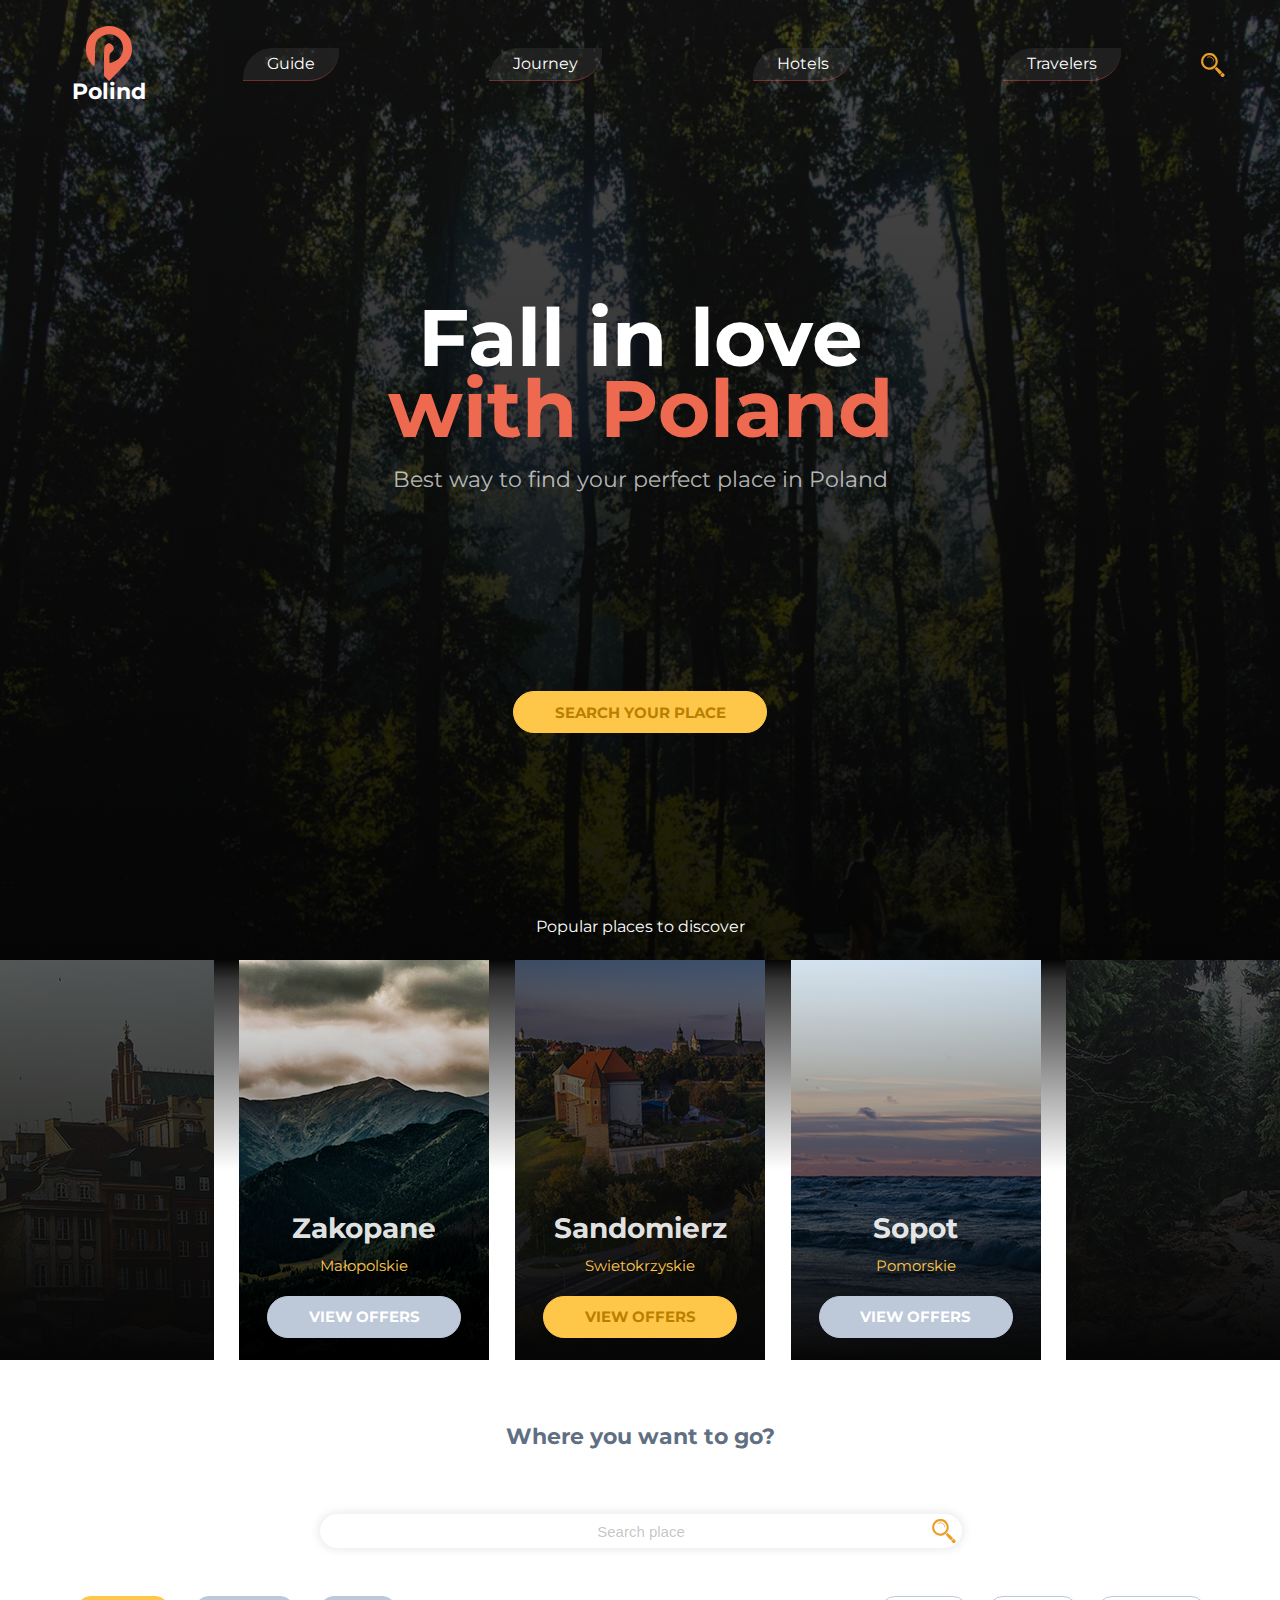
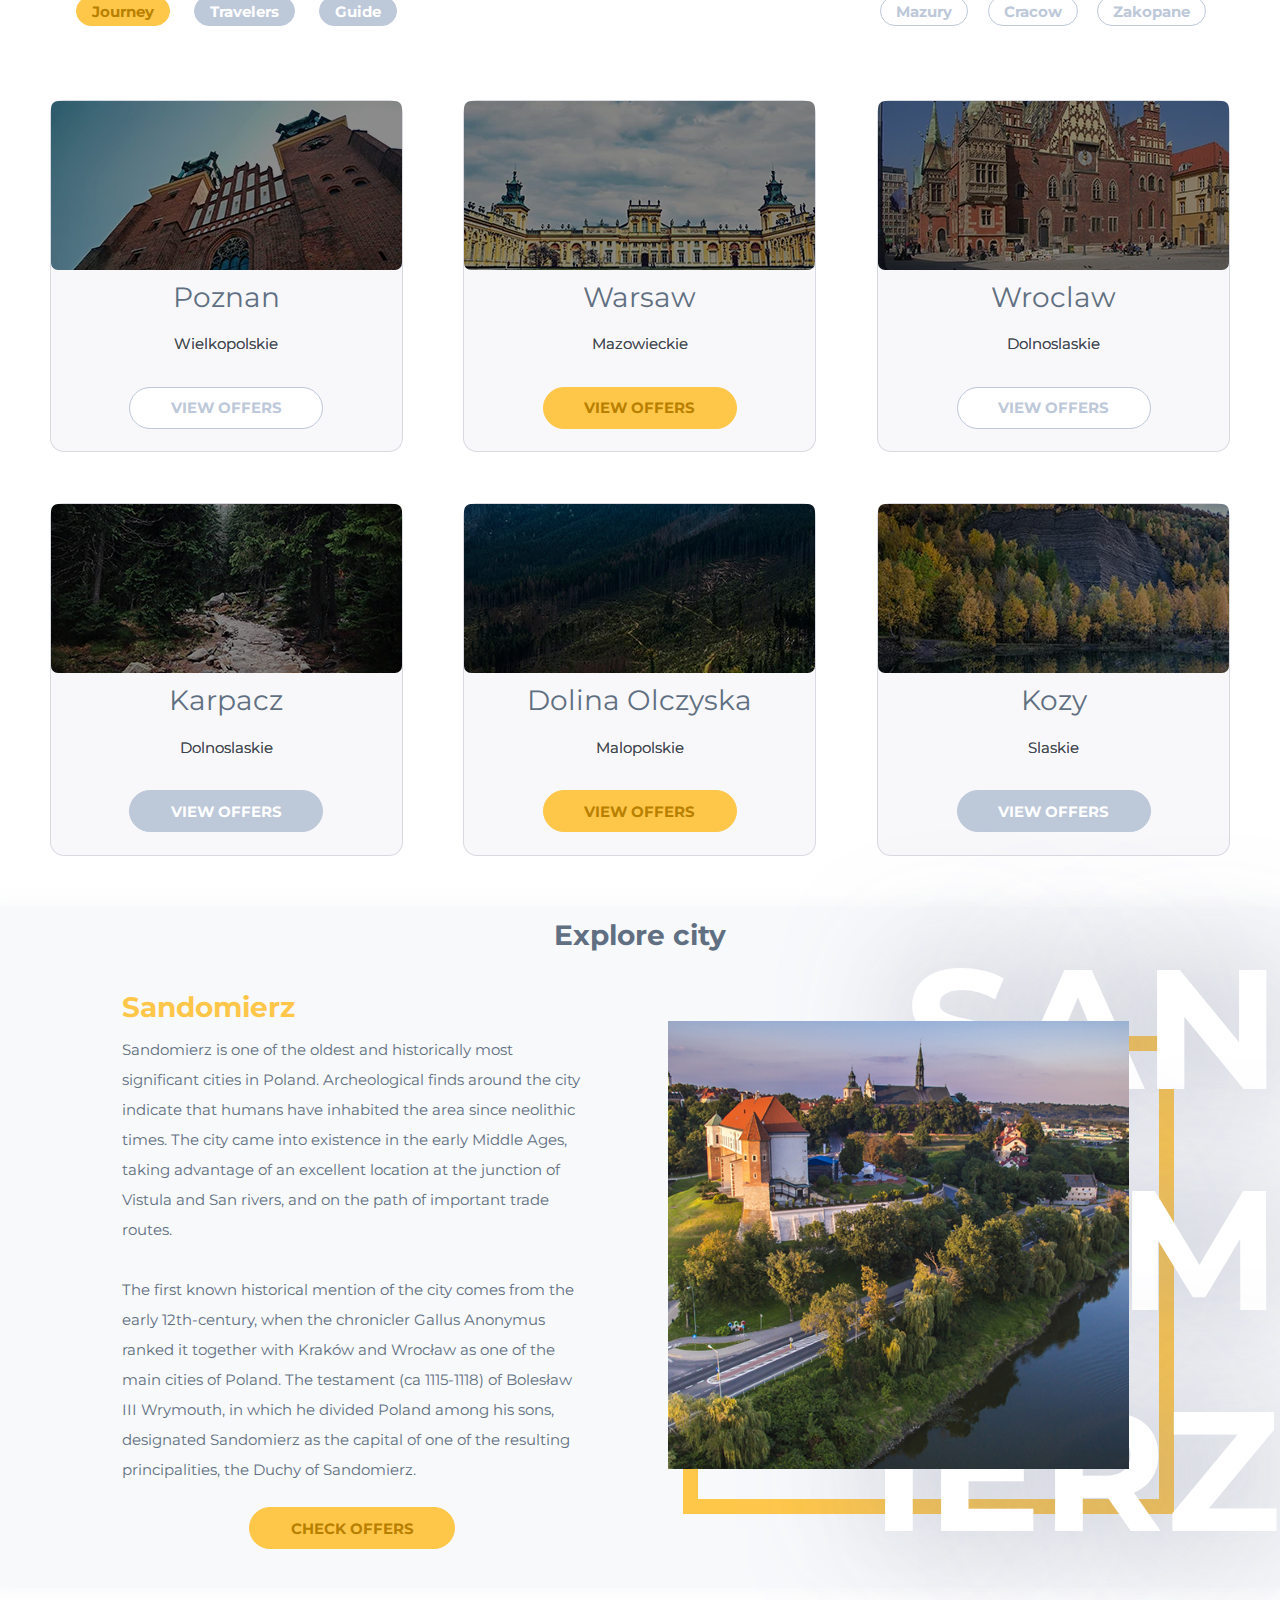
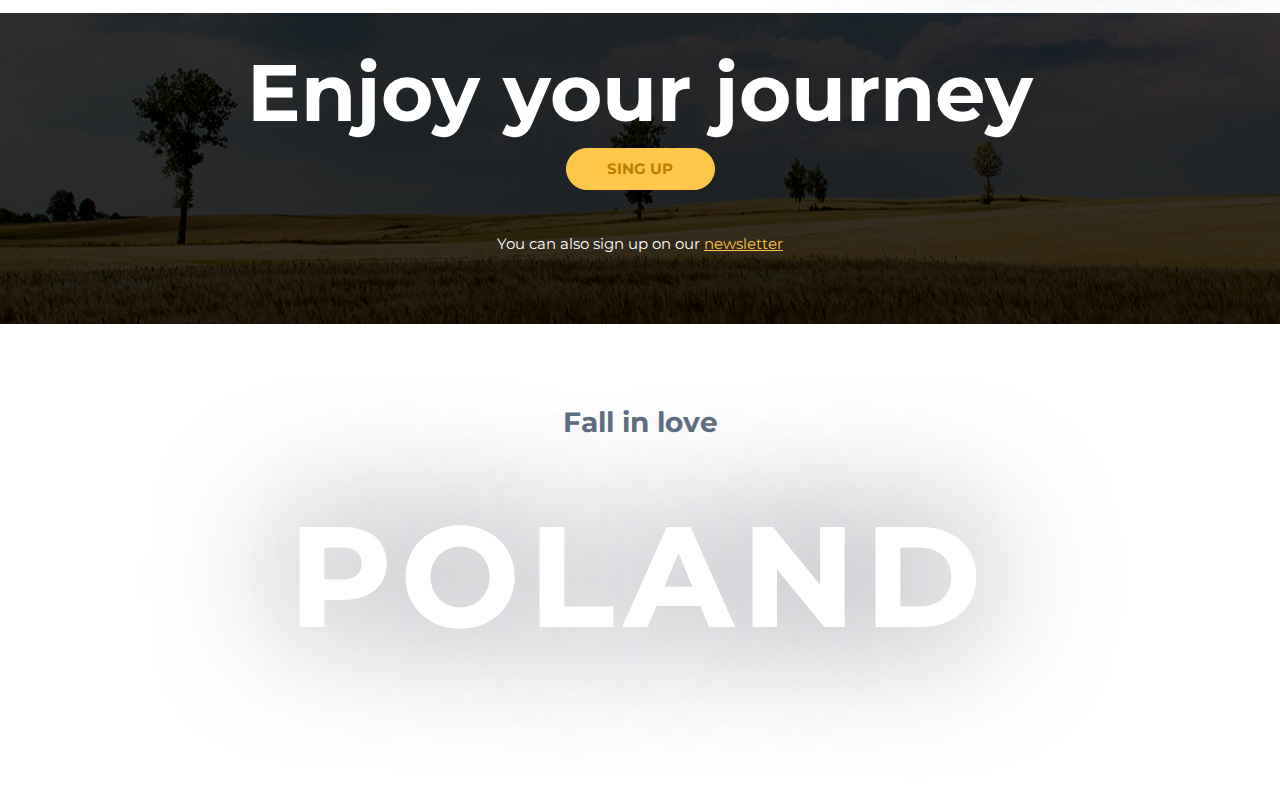
==== commit d16c68a0: "w3c validate" ====
--- a/Poland-Travel.html
+++ b/Poland-Travel.html
@@ -53,7 +53,7 @@
     <li class="header__menu-item">
 Travelers
     </li>
-    <button  class=" search-btn header__search-btn " ></button>
+    <li class="header__search-btn"><button  class=" search-btn header__search-btn " ></button></li>
     
 </ul>
 
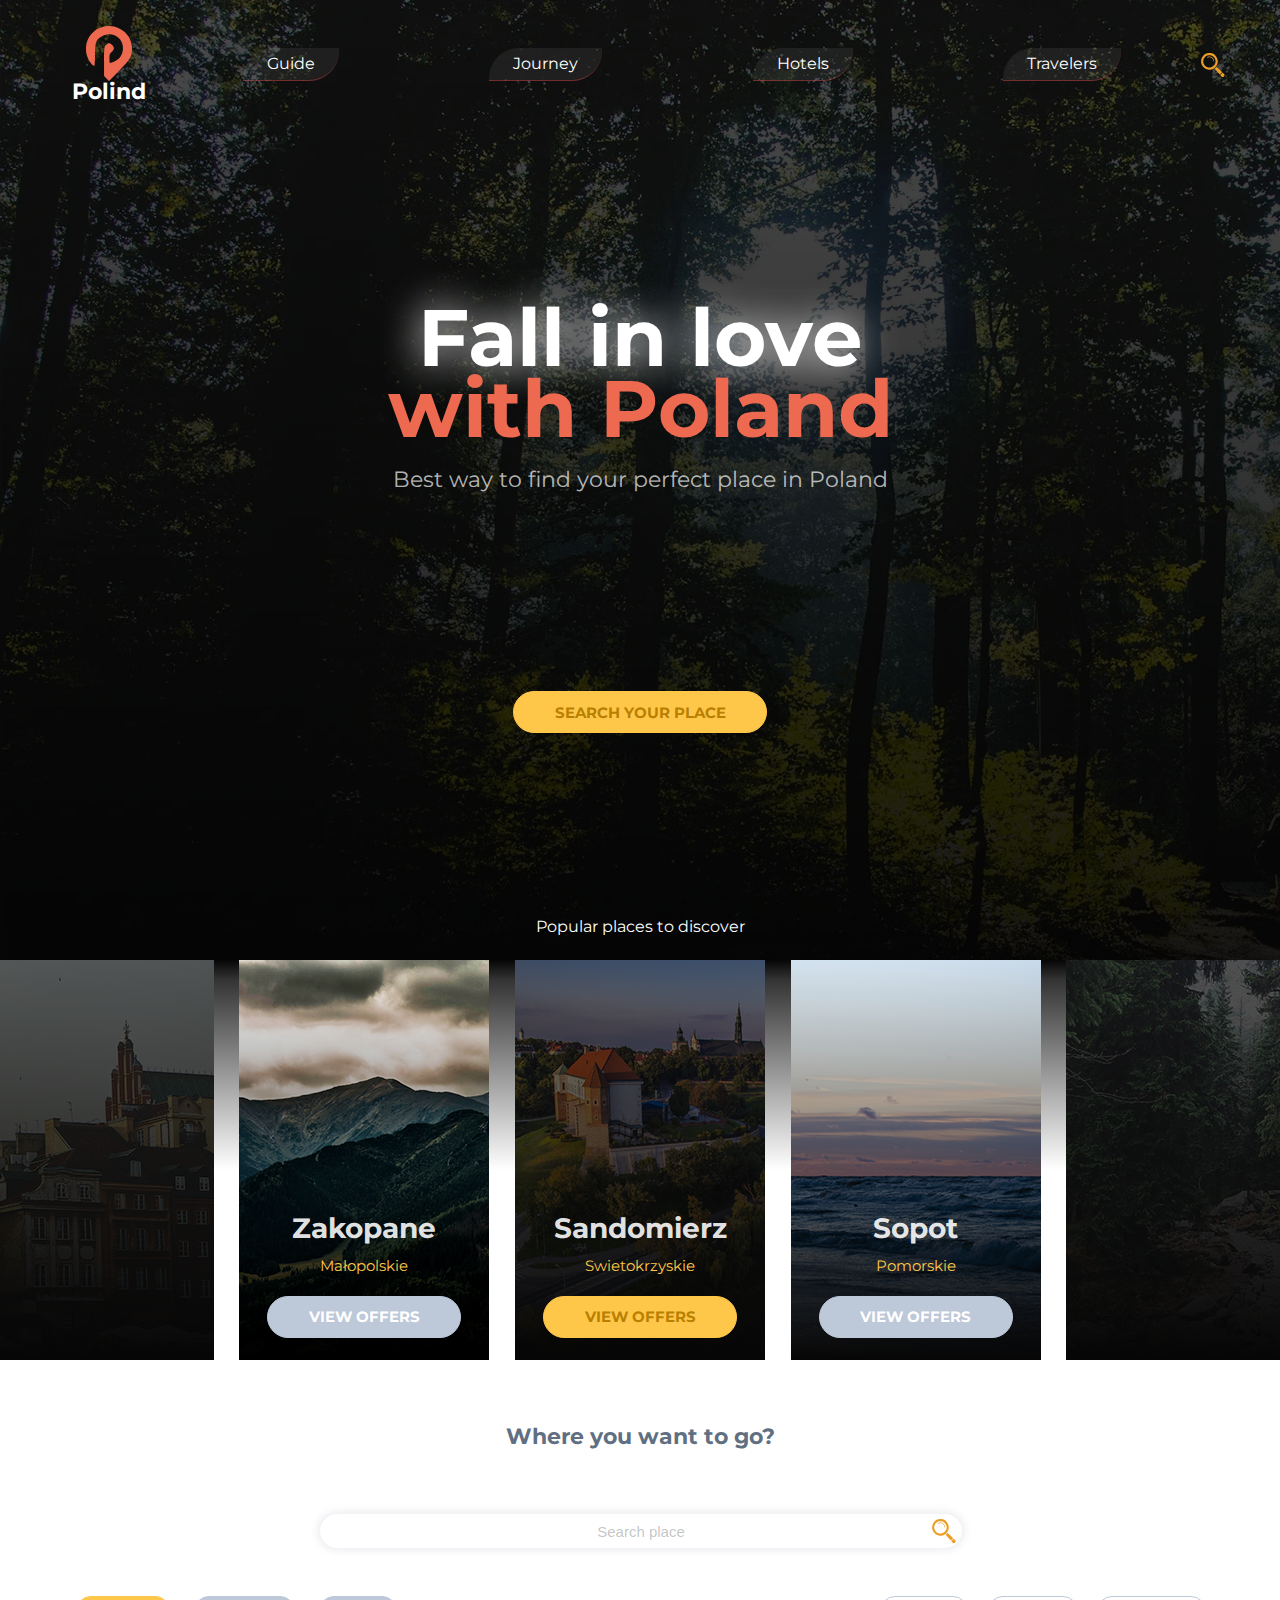
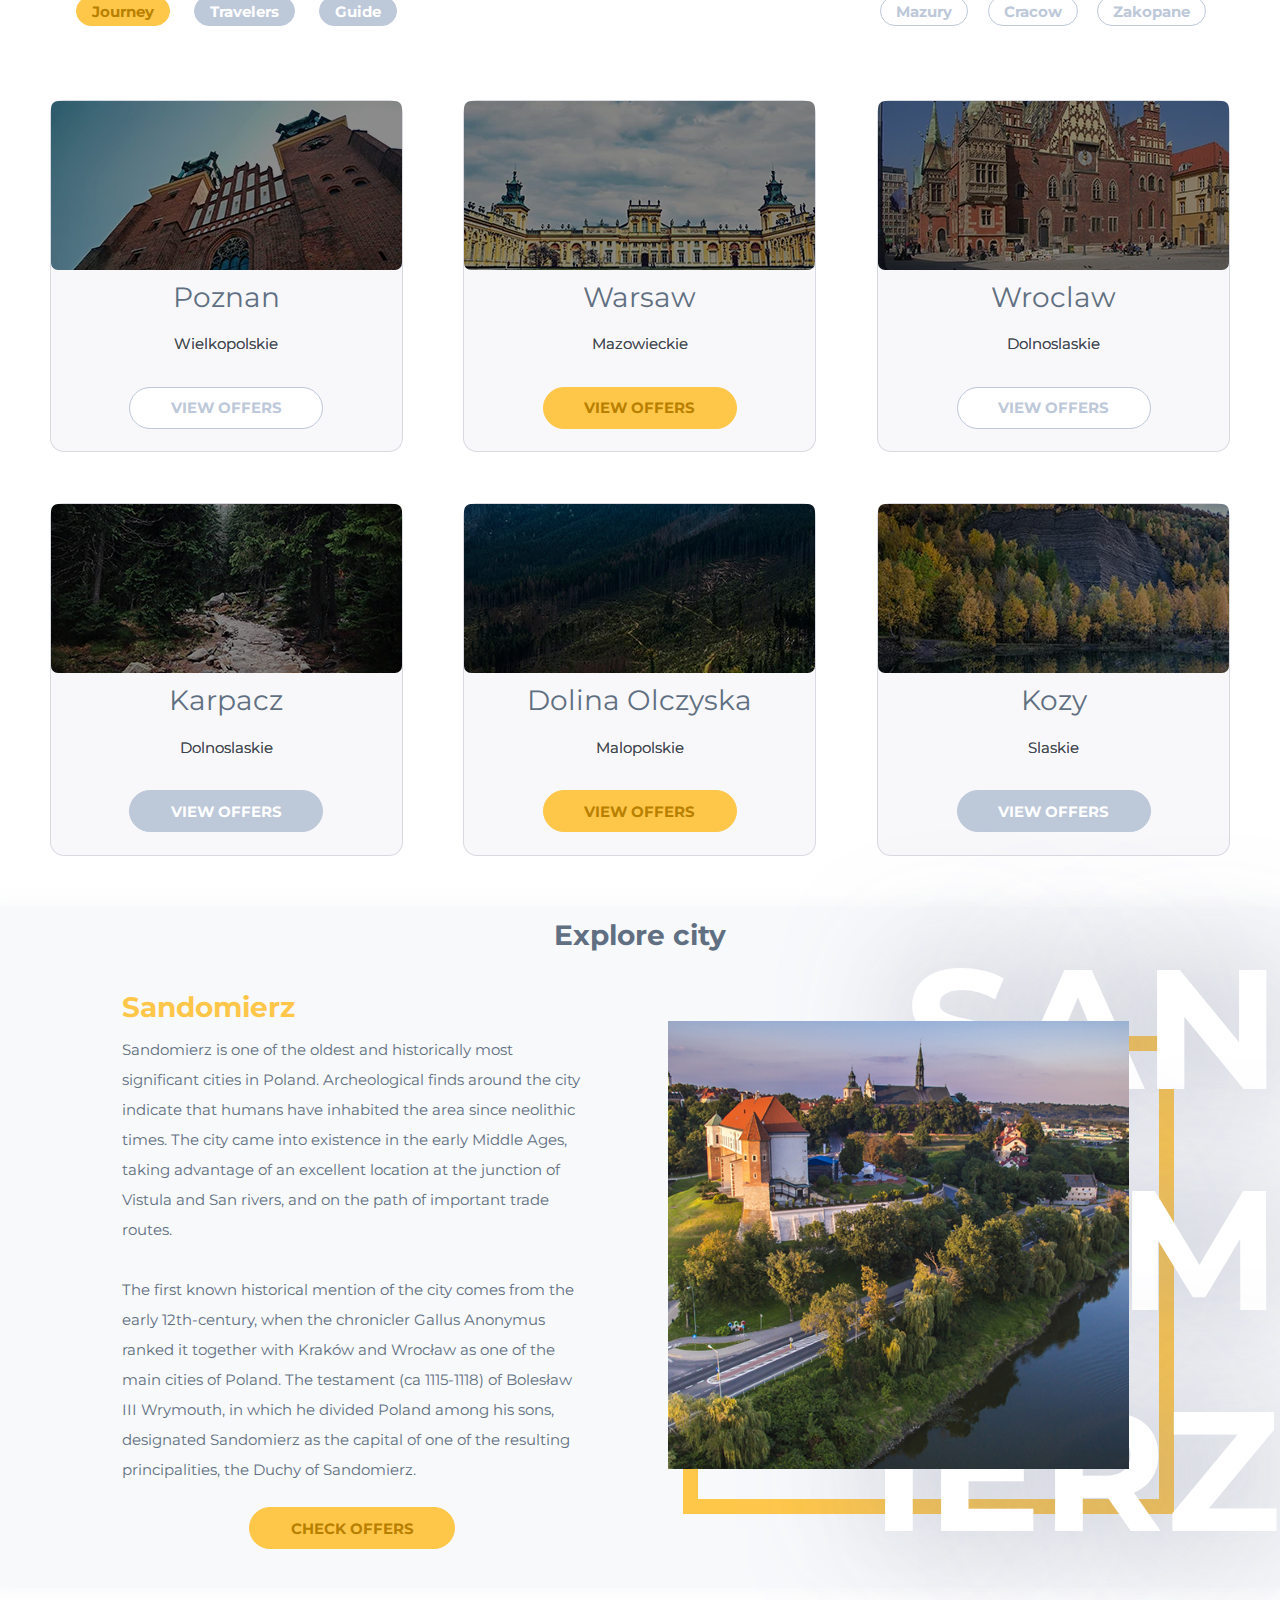
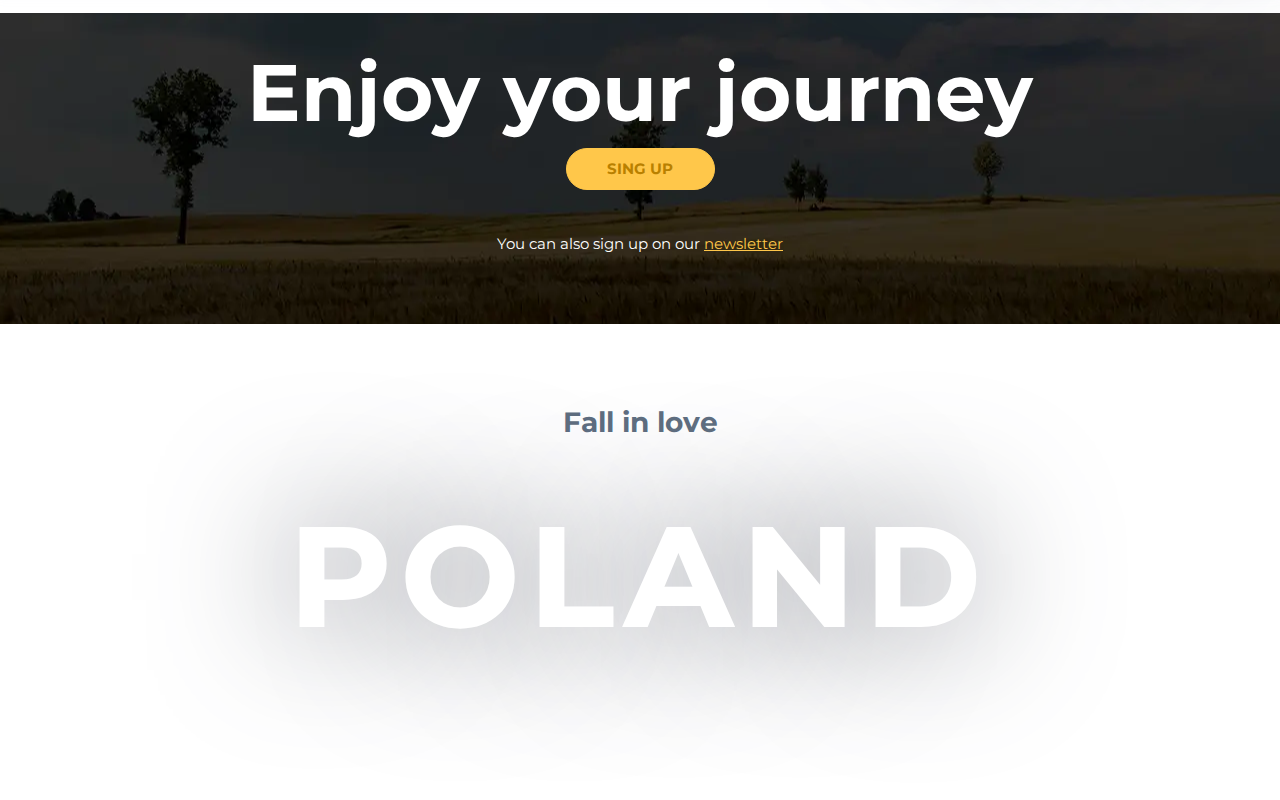
==== commit 0d1e7c54: "Add files via upload" ====
--- a/Poland-Travel.html
+++ b/Poland-Travel.html
@@ -63,7 +63,7 @@
 
 <div class=" header__title-wrapper">
 <div  class="header__title-body  ">
-    <span class="header__title-txt">Fall in love <br></span> <span class="header__title-two-txt">with Poland</span><br>
+    <span class="header__title-txt">Fall&nbsp;in&nbsp;love <br></span> <span class="header__title-two-txt">with&nbsp;Poland</span><br>
     <span class="header__subtitle-txt">Best way to find your perfect place in Poland</span>
 </div>
 </div>
--- a/css/main.css
+++ b/css/main.css
@@ -15,7 +15,7 @@
 a:focus, .button:focus {
   outline: none;
 }
-a:active, .button:active {
+a:focus, .button:focus {
   outline: none;
 }
 a:hover, .button:hover {
@@ -73,7 +73,7 @@
   color: #b98000;
   border: #ffc74a 1px solid;
 }
-.btn-orange:active {
+.btn-orange:focus {
   color: #ffffff;
   border: #ffffff 1px solid;
   box-shadow: #ffc74a 0 0 5px 2px;
@@ -84,7 +84,7 @@
   color: #ffffff;
   border: 1px solid #bdc8d9;
 }
-.btn-grey:active {
+.btn-grey:focus {
   color: #ffffff;
   border: #ffffff 1px solid;
   background-color: #8f96a1;
@@ -96,7 +96,7 @@
   color: #bdc8d9;
   border: 1px solid #bdc8d9;
 }
-.btn-white:active {
+.btn-white:focus {
   color: #5d6269;
   border: #ffc74a 1px solid;
   box-shadow: #ffc74a 0 0 5px 2px;
@@ -111,23 +111,19 @@
   border: none;
   outline: none;
   width: 2em;
-  min-height: 2em;
+  min-height: 1.5em;
   height: 100%;
   background-color: transparent;
   transform: rotate(1deg);
   transition: all 0.4s ease-in-out;
 }
-.search-btn:active {
+.search-btn:focus {
   transform: rotate(25deg);
-  box-shadow: 0px 0px 3px 1px rgba(141, 148, 169, 0.459);
-  background-color: rgba(141, 148, 169, 0.158);
 }
 
 @media only screen and (min-width: 991px) {
   .search-btn:hover {
     transform: rotate(25deg);
-    box-shadow: 0px 0px 3px 1px rgba(141, 148, 169, 0.459);
-    background-color: rgba(141, 148, 169, 0.158);
   }
 
   .btn-orange:hover {
@@ -162,16 +158,16 @@
   border: 1px solid transparent;
   position: fixed;
   bottom: 4vw;
-  right: 4vw;
+  right: 2vw;
   transition: all 0.4s linear;
 }
-.go-top-btn:active {
+.go-top-btn:focus {
   background-color: rgba(134, 134, 134, 0.815);
   border: 1px solid white;
   box-shadow: rgba(134, 134, 134, 0.815) 0 0 5px 3px;
 }
 @media only screen and (min-width: 991px) {
-  .go-top-btn:hover {
+  .go-top-btn .go-top-btn:hover {
     background-color: rgba(134, 134, 134, 0.815);
     border: 1px solid white;
     box-shadow: rgba(134, 134, 134, 0.815) 0 0 5px 3px;
@@ -337,7 +333,7 @@
   background: rgba(255, 255, 255, 0.07);
   transition: all 0.5s linear;
 }
-.header__menu-item:active {
+.header__menu-item:focus {
   box-shadow: #fff -2px -1px 5px 0.5px;
   background: rgba(255, 255, 255, 0.123);
   border-bottom: 1px #f04a4a solid;
@@ -358,6 +354,7 @@
   color: white;
   font-weight: bold;
   font-size: 40px;
+  animation: madword 3s 0.1s linear;
 }
 @media only screen and (min-width: 576px) {
   .header__title-txt, .header__title-two-txt {
@@ -375,10 +372,38 @@
   }
 }
 
+.header__title-txt {
+  text-shadow: 0 0 0.5em;
+  letter-spacing: 0em;
+}
+
 .header__title-two-txt {
+  letter-spacing: 0em;
   color: #ed6950;
 }
 
+@keyframes madword {
+  0% {
+    color: transparent;
+    letter-spacing: 7em;
+  }
+  50% {
+    text-shadow: 0 0 2em;
+    letter-spacing: 0em;
+  }
+  60% {
+    text-shadow: 0 0 0em;
+    letter-spacing: 0em;
+  }
+  70% {
+    text-shadow: 0 0 2em;
+    letter-spacing: 0em;
+  }
+  100% {
+    text-shadow: 0 0 0em;
+    letter-spacing: 0em;
+  }
+}
 .header__subtitle-txt {
   color: rgba(255, 255, 255, 0.7);
   font-size: 16px;
@@ -410,6 +435,7 @@
 
 @media screen and (min-width: 991px) {
   .header {
+    background: linear-gradient(rgba(0, 0, 0, 0.7), rgba(0, 0, 0, 0.9)), url(../img/header/Photo.webp);
     justify-content: space-between;
     padding: 2vw 2vw;
   }
@@ -630,7 +656,7 @@
   background: rgba(255, 255, 255, 0.07);
   transition: all 0.5s linear;
 }
-.header__menu-item:active {
+.header__menu-item:focus {
   box-shadow: #fff -2px -1px 5px 0.5px;
   background: rgba(255, 255, 255, 0.123);
   border-bottom: 1px #f04a4a solid;
@@ -651,6 +677,7 @@
   color: white;
   font-weight: bold;
   font-size: 40px;
+  animation: madword 3s 0.1s linear;
 }
 @media only screen and (min-width: 576px) {
   .header__title-txt, .header__title-two-txt {
@@ -668,10 +695,38 @@
   }
 }
 
+.header__title-txt {
+  text-shadow: 0 0 0.5em;
+  letter-spacing: 0em;
+}
+
 .header__title-two-txt {
+  letter-spacing: 0em;
   color: #ed6950;
 }
 
+@keyframes madword {
+  0% {
+    color: transparent;
+    letter-spacing: 7em;
+  }
+  50% {
+    text-shadow: 0 0 2em;
+    letter-spacing: 0em;
+  }
+  60% {
+    text-shadow: 0 0 0em;
+    letter-spacing: 0em;
+  }
+  70% {
+    text-shadow: 0 0 2em;
+    letter-spacing: 0em;
+  }
+  100% {
+    text-shadow: 0 0 0em;
+    letter-spacing: 0em;
+  }
+}
 .header__subtitle-txt {
   color: rgba(255, 255, 255, 0.7);
   font-size: 16px;
@@ -703,6 +758,7 @@
 
 @media screen and (min-width: 991px) {
   .header {
+    background: linear-gradient(rgba(0, 0, 0, 0.7), rgba(0, 0, 0, 0.9)), url(../img/header/Photo.webp);
     justify-content: space-between;
     padding: 2vw 2vw;
   }
@@ -773,6 +829,7 @@
 .footer__offer {
   background-image: url(../img/footer/footer__bg-mobile.webp);
   background-position: right;
+  background-color: grey;
   display: flex;
   justify-content: space-evenly;
   align-items: center;
@@ -824,7 +881,7 @@
     font-size: 15px;
   }
 }
-.footer__offer-link:active {
+.footer__offer-link:focus {
   text-shadow: 0 0 5px;
   text-decoration: underline;
 }
@@ -925,20 +982,20 @@
   background: linear-gradient(to top, #060606, #06060600), url(../img/content/head/Sopot.png);
 }
 
-.content__head-item:nth-child(1).content__head-item:active .content__sity-line-item-btn {
+.content__head-item:nth-child(1).content__head-item:focus .content__sity-line-item-btn {
   color: #ffffff;
   border: #ffffff 1px solid;
   background-color: #8f96a1;
   box-shadow: #5d6269 0 0 5px 2px;
 }
 
-.content__head-item:nth-child(2).content__head-item:active .content__sity-line-item-btn {
+.content__head-item:nth-child(2).content__head-item:focus .content__sity-line-item-btn {
   color: #ffffff;
   border: #ffffff 1px solid;
   box-shadow: #ffc74a 0 0 5px 2px;
 }
 
-.content__head-item:nth-child(3).content__head-item:active .content__sity-line-item-btn {
+.content__head-item:nth-child(3).content__head-item:focus .content__sity-line-item-btn {
   color: #ffffff;
   border: #ffffff 1px solid;
   background-color: #8f96a1;
@@ -1221,14 +1278,14 @@
   transition: all 0.4s linear;
   cursor: pointer;
 }
-.content__sity-line-item:active {
+.content__sity-line-item:focus {
   background-color: rgba(141, 148, 169, 0.233);
   box-shadow: 0px 0px 7px 3px #8d94a9;
 }
 
 .content__sity-line-item-img {
-  width: 100%;
-  height: 50%;
+  max-width: 100%;
+  max-height: 100%;
   border-radius: 7px;
   filter: brightness(55%);
   transition: all 0.4s linear;
@@ -1283,51 +1340,51 @@
   }
 }
 
-.content__sity-line-item.content__sity-line-item:active .content__sity-line-item-subtitle {
+.content__sity-line-item.content__sity-line-item:focus .content__sity-line-item-subtitle {
   text-shadow: black 0 0 2px;
 }
 
-.content__sity-line-item.content__sity-line-item:active .content__sity-line-item-title {
+.content__sity-line-item.content__sity-line-item:focus .content__sity-line-item-title {
   -webkit-text-stroke: 1.5px #292f36;
 }
 
-.content__sity-line-item.content__sity-line-item:active .content__sity-line-item-img {
+.content__sity-line-item.content__sity-line-item:focus .content__sity-line-item-img {
   box-shadow: 0px 0px 1px 1px rgba(0, 0, 0, 0.418);
   filter: brightness(105%);
 }
 
-.content__sity-line-item:nth-child(1).content__sity-line-item:active .content__sity-line-item-btn {
+.content__sity-line-item:nth-child(1).content__sity-line-item:focus .content__sity-line-item-btn {
   color: #5d6269;
   border: #ffc74a 1px solid;
   box-shadow: #ffc74a 0 0 5px 2px;
 }
 
-.content__sity-line-item:nth-child(2).content__sity-line-item:active .content__sity-line-item-btn {
+.content__sity-line-item:nth-child(2).content__sity-line-item:focus .content__sity-line-item-btn {
   color: #ffffff;
   border: #ffffff 1px solid;
   box-shadow: #ffc74a 0 0 5px 2px;
 }
 
-.content__sity-line-item:nth-child(3).content__sity-line-item:active .content__sity-line-item-btn {
+.content__sity-line-item:nth-child(3).content__sity-line-item:focus .content__sity-line-item-btn {
   color: #5d6269;
   border: #ffc74a 1px solid;
   box-shadow: #ffc74a 0 0 5px 2px;
 }
 
-.content__sity-line-item:nth-child(4).content__sity-line-item:active .content__sity-line-item-btn {
+.content__sity-line-item:nth-child(4).content__sity-line-item:focus .content__sity-line-item-btn {
   color: #ffffff;
   border: #ffffff 1px solid;
   background-color: #8f96a1;
   box-shadow: #5d6269 0 0 5px 2px;
 }
 
-.content__sity-line-item:nth-child(5).content__sity-line-item:active .content__sity-line-item-btn {
+.content__sity-line-item:nth-child(5).content__sity-line-item:focus .content__sity-line-item-btn {
   color: #ffffff;
   border: #ffffff 1px solid;
   box-shadow: #ffc74a 0 0 5px 2px;
 }
 
-.content__sity-line-item:nth-child(6).content__sity-line-item:active .content__sity-line-item-btn {
+.content__sity-line-item:nth-child(6).content__sity-line-item:focus .content__sity-line-item-btn {
   color: #ffffff;
   border: #ffffff 1px solid;
   background-color: #8f96a1;
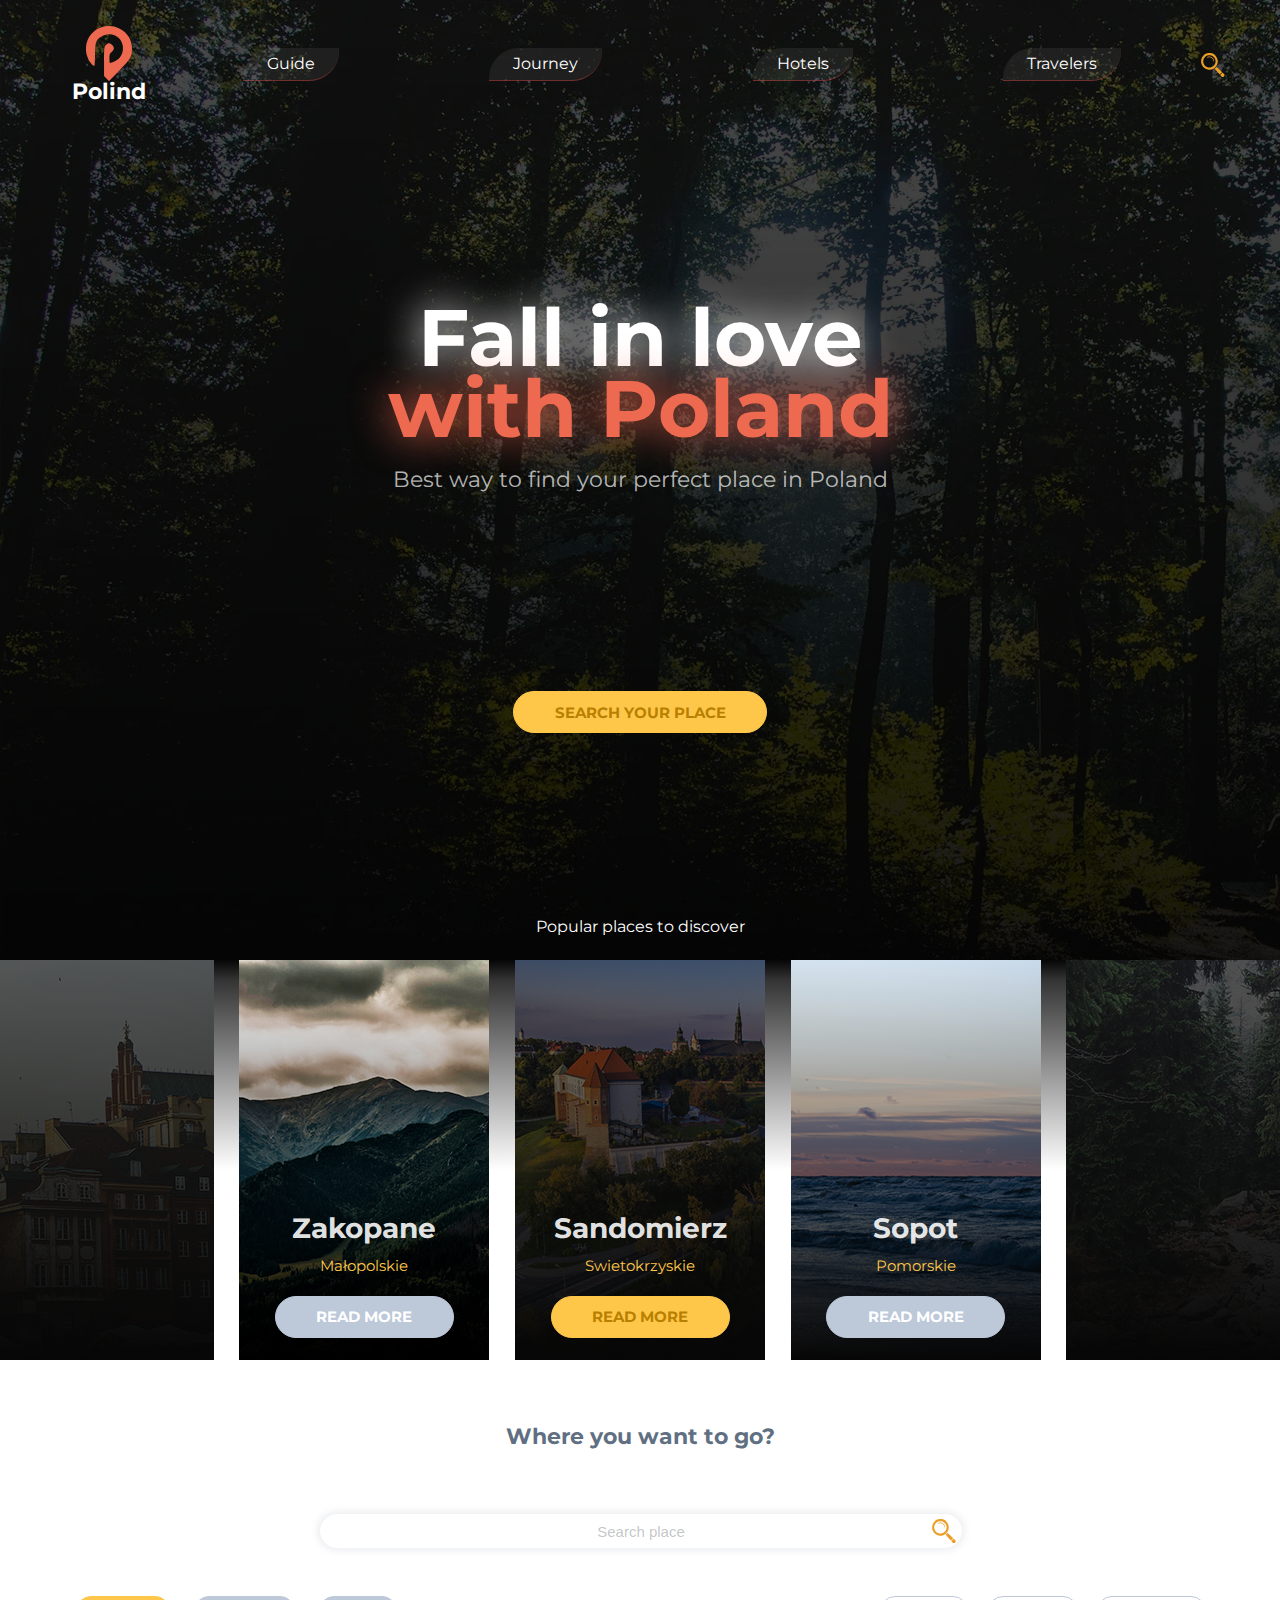
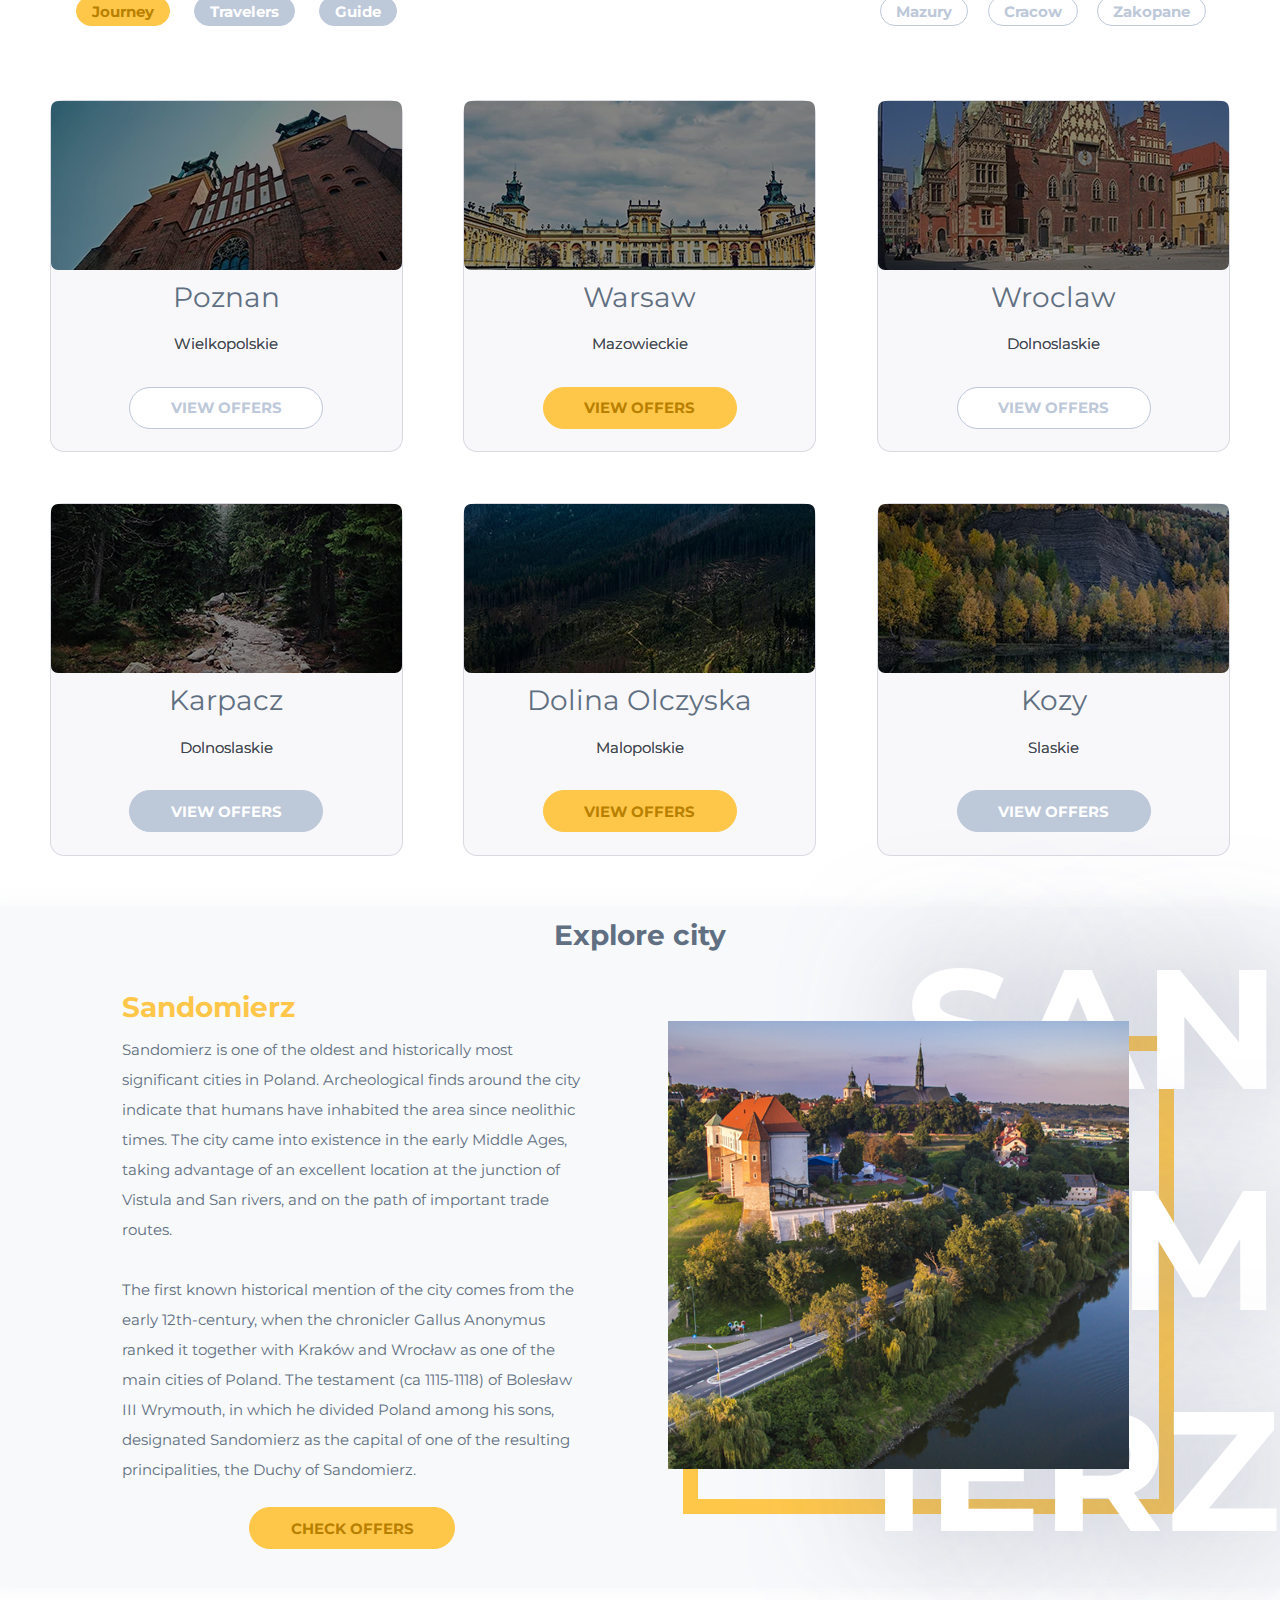
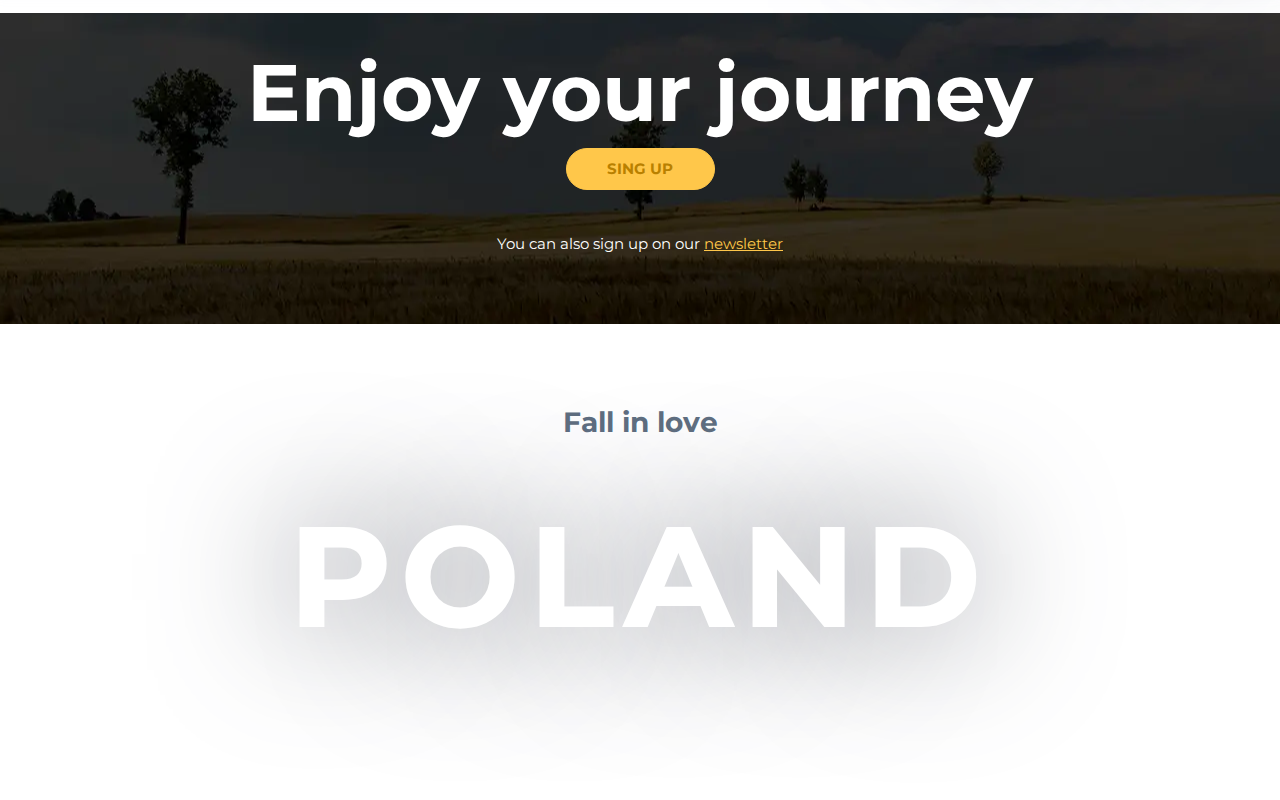
==== commit d1b6c6fc: "Update Poland-Travel.html" ====
--- a/Poland-Travel.html
+++ b/Poland-Travel.html
@@ -101,7 +101,7 @@
       <br>
       <span class="content__head-item-subtitle">Małopolskie</span>
       <button class="content__sity-line-item-btn btn-big button btn-grey">
-        view&nbsp;offers
+        read&nbsp;more
         </button>
 </div>  
 
@@ -113,7 +113,7 @@
 
 
 <button class="content__sity-line-item-btn btn-big button btn-orange">
-view&nbsp;offers
+read&nbsp;more
 </button>
 
 </div>  
@@ -123,7 +123,7 @@
       <br>
       <span class="content__head-item-subtitle">Pomorskie</span>
       <button class="content__sity-line-item-btn btn-big button btn-grey">
-        view&nbsp;offers
+        read&nbsp;more
         </button>
 </div>  
 
--- a/css/main.css
+++ b/css/main.css
@@ -354,7 +354,7 @@
   color: white;
   font-weight: bold;
   font-size: 40px;
-  animation: madword 3s 0.1s linear;
+  animation: madword 3s 0.2s;
 }
 @media only screen and (min-width: 576px) {
   .header__title-txt, .header__title-two-txt {
@@ -380,23 +380,25 @@
 .header__title-two-txt {
   letter-spacing: 0em;
   color: #ed6950;
+  text-shadow: 0 0 0.5em;
 }
 
 @keyframes madword {
   0% {
+    text-shadow: 0 0 0em;
     color: transparent;
-    letter-spacing: 7em;
+    letter-spacing: 10em;
+    line-height: 5em;
   }
   50% {
-    text-shadow: 0 0 2em;
-    letter-spacing: 0em;
-  }
-  60% {
     text-shadow: 0 0 0em;
     letter-spacing: 0em;
   }
-  70% {
-    text-shadow: 0 0 2em;
+  80% {
+    text-shadow: 0 0 1em;
+  }
+  90% {
+    text-shadow: 0 0 0em;
     letter-spacing: 0em;
   }
   100% {
@@ -677,7 +679,7 @@
   color: white;
   font-weight: bold;
   font-size: 40px;
-  animation: madword 3s 0.1s linear;
+  animation: madword 3s 0.2s;
 }
 @media only screen and (min-width: 576px) {
   .header__title-txt, .header__title-two-txt {
@@ -703,23 +705,25 @@
 .header__title-two-txt {
   letter-spacing: 0em;
   color: #ed6950;
+  text-shadow: 0 0 0.5em;
 }
 
 @keyframes madword {
   0% {
+    text-shadow: 0 0 0em;
     color: transparent;
-    letter-spacing: 7em;
+    letter-spacing: 10em;
+    line-height: 5em;
   }
   50% {
-    text-shadow: 0 0 2em;
-    letter-spacing: 0em;
-  }
-  60% {
     text-shadow: 0 0 0em;
     letter-spacing: 0em;
   }
-  70% {
-    text-shadow: 0 0 2em;
+  80% {
+    text-shadow: 0 0 1em;
+  }
+  90% {
+    text-shadow: 0 0 0em;
     letter-spacing: 0em;
   }
   100% {
